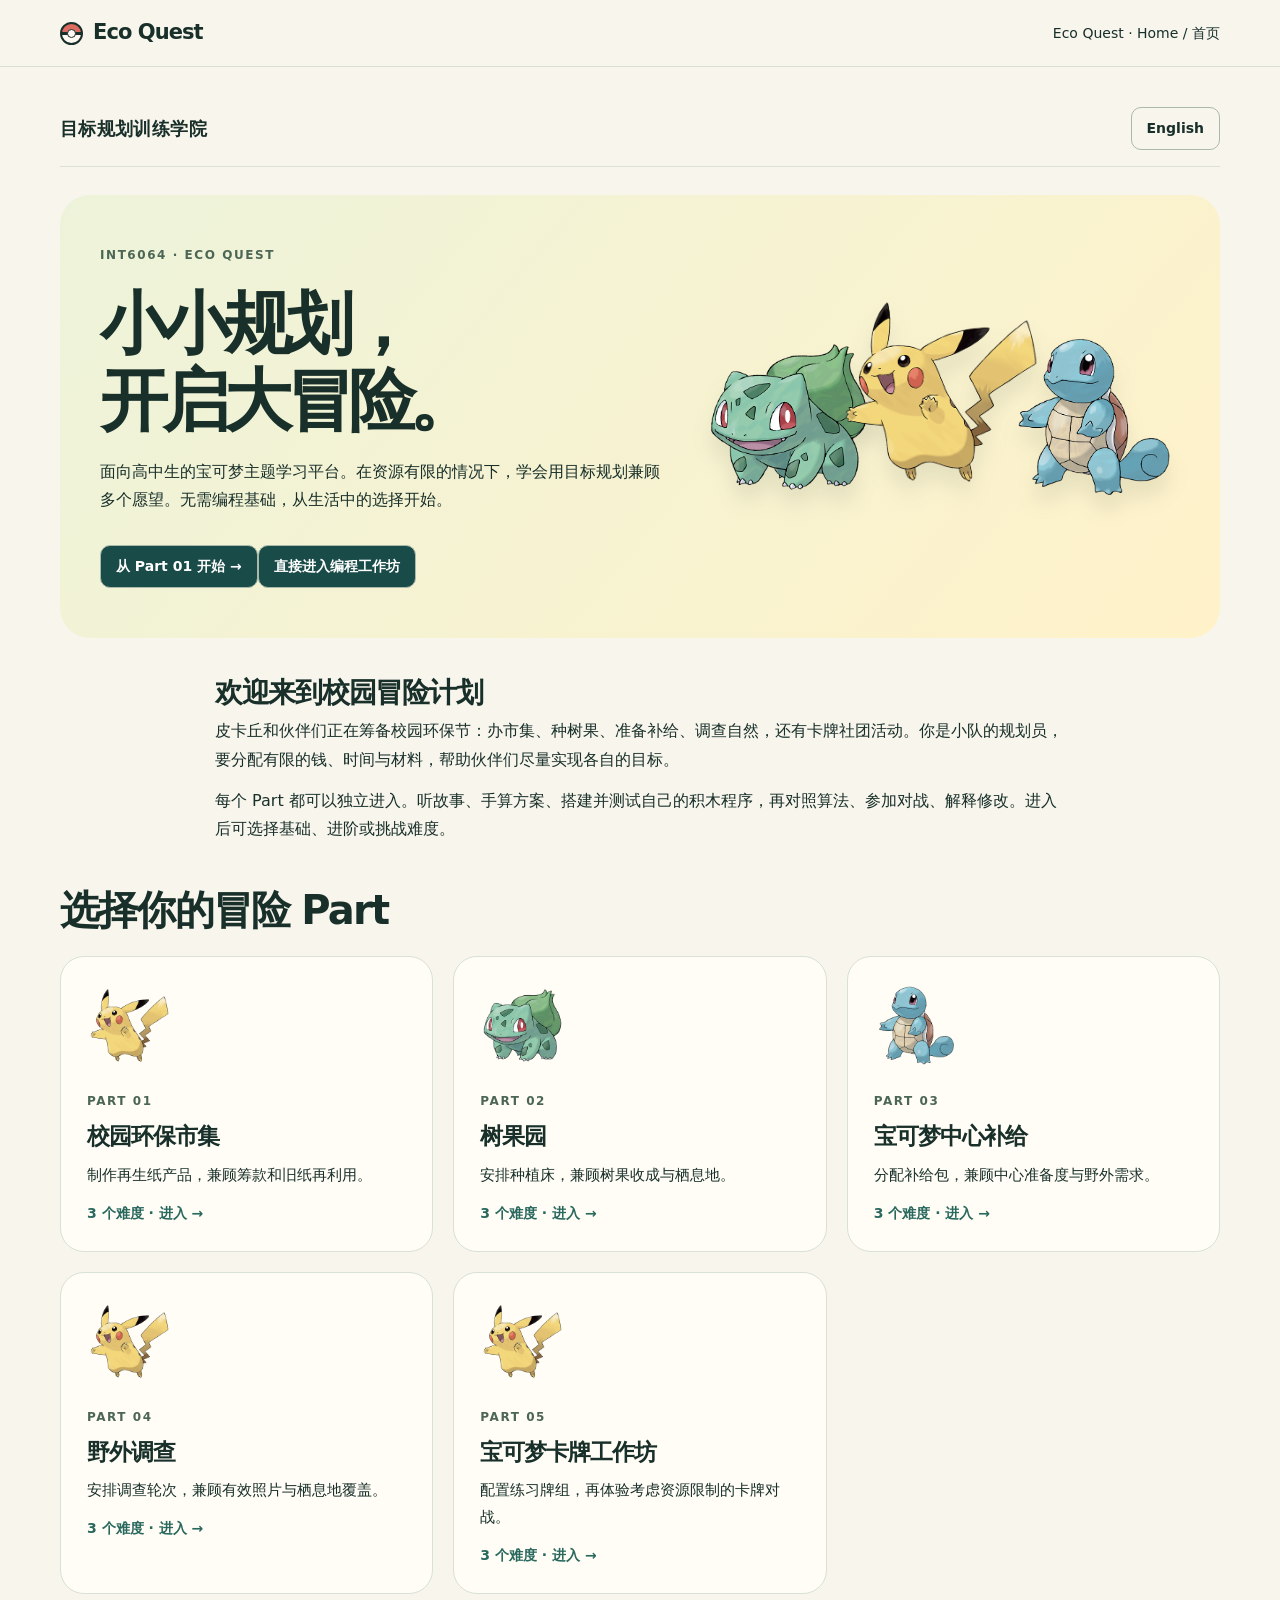
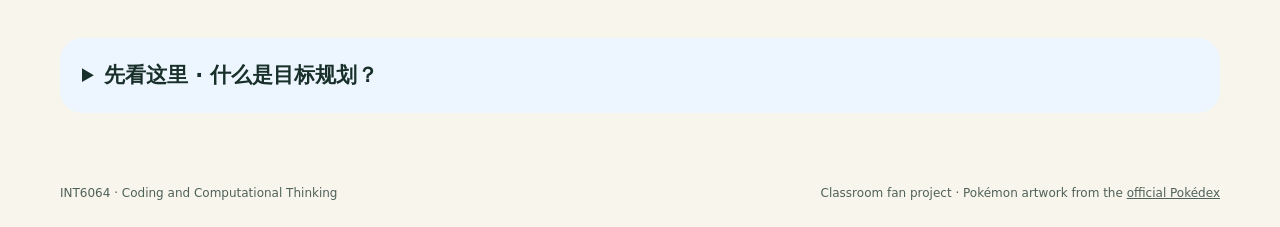
==== index.html @ 97a3205a "Let students construct, execute and debug goal-programming blocks" ====
<!doctype html>
<html lang="en">
<head>
  <meta charset="utf-8">
  <meta name="viewport" content="width=device-width, initial-scale=1">
  <meta name="description" content="Plan a school eco fair in five Pokémon-themed planning scenarios. Explore hard limits, weighted goals and optimal plans.">
  <title>Eco Quest | Pokémon Goal Programming Lab</title>
  <link rel="stylesheet" href="styles.css">
  <link rel="stylesheet" href="vendor/katex/katex.min.css">
  <script src="vendor/katex/katex.min.js" defer></script>
  <script src="row-search.js" defer></script>
  <script src="optimization.js" defer></script>
  <script src="solver.js" defer></script>
  <script src="scenarios.js" defer></script>
  <script src="duel-model.js" defer></script>
  <script src="duel-ui.js" defer></script>
  <script src="battle-model.js" defer></script>
  <script src="app.js" defer></script>
  <script src="battle.js" defer></script>
  <script src="locale.js" defer></script>
  <script src="stories.js" defer></script>
  <script src="studio-engine.js" defer></script>
  <script src="studio.js" defer></script>
  <script src="learning.js" defer></script>
  <link rel="stylesheet" href="learning.css">
</head>
<body>
  <a class="skip" href="#learning">Skip to the quest</a>
  <header class="topbar">
    <div class="shell top-inner">
      <a class="brand" href="#home"><span class="ball" aria-hidden="true"></span>Eco Quest</a>
      <a class="portal-home-link" href="#home">Eco Quest · Home / 首页</a>
      <span class="progress" id="progress" aria-label="Badges earned" hidden>0 / 7 badges</span>
    </div>
  </header>
  <main class="shell" id="top">
    <section id="learning" class="section panel"></section>
    <div id="legacy-activities" hidden>
    <section id="quest" class="section" aria-labelledby="quest-title">
      <div class="section-head"><div><p class="kicker">TRAINER MISSIONS</p><h2 id="quest-title">Five places to plan</h2></div></div>
      <div class="module-list" role="group" aria-label="Choose a planning scenario">
        <button class="module-card" type="button" data-module="fair" aria-pressed="true"><span>01</span> Eco Fair</button>
        <button class="module-card" type="button" data-module="garden" aria-pressed="false"><span>02</span> Berry Garden</button>
        <button class="module-card" type="button" data-module="center" aria-pressed="false"><span>03</span> Center Supplies</button>
        <button class="module-card" type="button" data-module="field" aria-pressed="false"><span>04</span> Field Survey</button>
        <button class="module-card" type="button" data-module="cards" aria-pressed="false"><span>05</span> TCG Club</button>
      </div>
      <div class="scenario-intro"><h3 id="scenario-title"></h3><p id="scenario-purpose"></p><div class="scenario-links"><a href="#model">View the model ↓</a><a class="button outline" id="arena-link" href="#arena">Play the planning duel ⚡</a></div></div>
      <div id="mission-list" class="mission-list" role="group" aria-label="Choose a mission"></div>
      <div class="panel card-library" id="card-library" hidden>
        <div><h3>Three kinds of cards</h3><p>Each practice deck counts 60 cards across these three categories.</p><a href="https://www.pokemon.com/uk/features/designing-a-deck-from-scratch" rel="noreferrer">Official deckbuilding guide ↗</a></div>
        <figure><img src="assets/card-pikachu.png" alt="Pikachu from Scarlet and Violet 151, card 025"><figcaption><strong>Pokémon</strong><br>Pikachu 025</figcaption></figure>
        <figure><img src="assets/card-switch.png" alt="Switch from Scarlet and Violet 151, card 206"><figcaption><strong>Trainer</strong><br>Switch 206</figcaption></figure>
        <figure><img src="assets/card-energy.png" alt="Basic Energy from Scarlet and Violet 151, card 207"><figcaption><strong>Energy</strong><br>Basic Energy 207</figcaption></figure>
      </div>

      <div class="playground">
        <aside class="party panel" aria-labelledby="partner-title">
          <h3 id="partner-title">Choose a partner</h3>
          <p>Partners set the weights of the two goals in Free Lab.</p>
          <div class="partner-list" role="group" aria-label="Partner and Free Lab weights">
            <button type="button" class="partner electric" data-partner="pikachu" aria-pressed="false">
              <img src="assets/pikachu.png" alt=""><span><strong>Pikachu</strong><small>Goal 1 × 3 · Goal 2 × 1</small></span><span class="pick-indicator" aria-hidden="true"></span>
            </button>
            <button type="button" class="partner grass" data-partner="bulbasaur" aria-pressed="false">
              <img src="assets/bulbasaur.png" alt=""><span><strong>Bulbasaur</strong><small>Goal 1 × 1 · Goal 2 × 3</small></span><span class="pick-indicator" aria-hidden="true"></span>
            </button>
            <button type="button" class="partner water" data-partner="squirtle" aria-pressed="true">
              <img src="assets/squirtle.png" alt=""><span><strong>Squirtle</strong><small>Goal 1 × 1 · Goal 2 × 1</small></span><span class="pick-indicator" aria-hidden="true"></span>
            </button>
          </div>
          <button type="button" class="button outline" id="free-lab" aria-pressed="false">Open Free Lab <span aria-hidden="true">↗</span></button>
        </aside>

        <div class="panel activity">
          <p class="kicker" id="mission-label"></p>
          <h3 id="mission-title"></h3>
          <p class="question" id="mission-question"></p>
          <p class="settings" id="mission-settings"></p>
          <form id="prediction-form">
            <fieldset>
              <legend>Make a prediction</legend>
              <div id="answers" class="choices"></div>
            </fieldset>
            <button class="button primary" type="submit">Test prediction <span aria-hidden="true">→</span></button>
          </form>
          <form id="lab-form" hidden>
            <div class="lab-inputs" id="lab-inputs"></div>
            <button class="button primary" type="submit">Run all 81 plans <span aria-hidden="true">→</span></button>
          </form>
          <p id="feedback" class="feedback" role="status" hidden></p>
        </div>
      </div>

      <section id="arena" class="panel arena" aria-labelledby="arena-title" hidden>
        <div class="arena-heading">
          <div><p class="kicker">PARTNER ARENA</p><h3 id="arena-title"></h3><p id="arena-brief"></p></div>
          <span class="arena-turn" id="arena-turn">PLAN FIRST</span>
        </div>
        <form id="arena-setup">
          <div class="arena-setup-grid">
            <div>
              <label for="arena-preset">Scenario setting</label>
              <select id="arena-preset"></select>
              <p id="arena-variables"></p>
              <details open>
                <summary>Resource limits and goal equations</summary>
                <ul id="arena-equations"></ul>
                <p class="formula" id="arena-score-rule"></p>
              </details>
            </div>
            <div class="arena-predict">
              <h4>Predict your plan</h4>
              <p>Pick two counts and a resource to check.</p>
              <div class="arena-inputs">
                <label for="arena-x">Predicted x<input id="arena-x" type="number" min="0" max="8" step="1" required></label>
                <label for="arena-y">Predicted y<input id="arena-y" type="number" min="0" max="8" step="1" required></label>
              </div>
              <label for="arena-reason">Your constraint check</label>
              <select id="arena-reason"></select><p id="arena-preview"></p>
              <button type="submit" class="button primary">Start duel <span aria-hidden="true">→</span></button>
            </div>
          </div>
        </form>
        <div id="arena-play" hidden>
          <p class="arena-setting" id="arena-setting"></p>
          <div class="arena-scene" id="arena-scene" aria-hidden="true">
            <div class="arena-creature arena-you"><span id="arena-your-name"></span><img id="arena-your-art" src="assets/pikachu.png" alt=""></div>
            <div class="arena-vs"><span>VS</span><strong id="arena-impact">✦</strong></div>
            <div class="arena-creature arena-rival"><span id="arena-rival-name"></span><img id="arena-rival-art" src="assets/bulbasaur.png" alt=""></div>
          </div>
          <p class="arena-rival-rule" id="arena-rival-rule"></p>
          <div class="arena-play-grid">
            <div>
              <h4 id="arena-board-title"></h4>
              <div id="arena-board" class="arena-board"></div>
              <div id="arena-moves" class="arena-moves" role="group" aria-label="Planning moves"></div>
              <div class="arena-commit">
                <button class="button primary" id="arena-lock" type="button">Lock my plan</button>
                <button class="button outline" id="arena-reset" type="button">Return to setup</button>
              </div>
            </div>
            <div class="arena-meters">
              <div>
                <h4 id="arena-plan">Your plan</h4>
                <dl id="arena-resources" class="arena-resources"></dl>
              </div>
              <div>
                <h4>Goal meters</h4>
                <div id="arena-goals"></div>
                <p class="arena-live-score" id="arena-live-score"></p>
              </div>
            </div>
          </div>
          <p class="feedback" id="arena-feedback" role="status"></p>
          <details class="arena-trace"><summary>Turn trace</summary><ol id="arena-history"></ol></details>
        </div>
        <div class="arena-finish" id="arena-finish" hidden>
          <div><p class="kicker">VERIFY AND EXPLAIN</p><h4 id="arena-verdict"></h4><p id="arena-proof"></p><button class="button outline" type="button" id="arena-map">Open verified plan map ↓</button></div>
          <form id="arena-analysis">
            <label for="arena-reflection" id="arena-prompt"></label>
            <textarea id="arena-reflection" rows="3" maxlength="800" required></textarea>
            <button class="button primary" type="submit">Save explanation</button>
            <p id="arena-saved" role="status"></p>
          </form>
        </div>
      </section>

      <section id="results" class="panel result-section" aria-labelledby="result-title" hidden>
        <div class="results-head">
          <div><p class="kicker">SEARCH RESULTS</p><h3 id="result-title">The plan map</h3><p id="run-settings" class="muted"></p></div>
          <div class="result-stats" id="result-stats"></div>
        </div>
        <div class="result-layout">
          <div>
            <p class="axis-y" id="axis-y"></p>
            <div class="plan-grid" id="grid" role="group" aria-label="Plan map. Use arrow keys to move between plans."></div>
            <p class="axis-x" id="axis-x"></p>
            <ul class="legend" aria-label="Plan map legend">
              <li><span class="sample blocked">×</span> Infeasible</li>
              <li><span class="sample feasible">·</span> Feasible</li>
              <li><span class="sample best">★</span> Optimal</li>
            </ul>
          </div>
          <div class="inspector">
            <h4 id="plan-title">Selected plan</h4>
            <p id="plan-status"></p>
            <dl id="plan-details"></dl>
            <div id="goal-bars"></div>
            <p id="plan-score"></p>
            <h4>All optimal plans</h4>
            <div class="ties" id="ties"></div>
          </div>
        </div>
      </section>
        <div class="encounter" id="encounter" hidden>
          <div class="encounter-copy"><p class="kicker">PARTNER TRIAL</p><h4 id="encounter-title"></h4><p id="encounter-result" role="status"></p><button type="button" class="button primary" id="encounter-play">Play selected plan ⚡</button></div>
          <div class="encounter-scene" id="encounter-scene" aria-hidden="true">
            <img id="encounter-left" src="assets/pikachu.png" alt=""><span id="encounter-burst" class="encounter-burst">✦</span><img id="encounter-right" src="assets/bulbasaur.png" alt="">
          </div>
        </div>
      <section class="panel battle" id="battle" aria-labelledby="battle-title" hidden>
        <p class="kicker">TCG CLUB · BONUS DRILL</p>
        <h3 id="battle-title">Pikachu vs Bulbasaur</h3>
        <p>Can you win with at least 20 HP and keep one Water Energy in hand? This fixed drill starts mid-match. It models attachment, attack costs, damage and healing.</p>
        <div class="battle-stage" id="battle-stage">
          <div class="fighter player">
            <div class="fighter-info"><strong>Pikachu</strong><span id="pika-hp-label">60 / 60 HP</span></div>
            <progress max="60" value="60" id="pika-hp" aria-label="Pikachu HP"></progress>
            <img src="assets/card-pikachu.png" alt="Pikachu trading card">
            <span class="hit-number" id="pika-hit" aria-hidden="true"></span>
          </div>
          <div class="battle-middle"><span id="battle-turn">TURN 1</span><strong>VS</strong><span class="battle-flash" aria-hidden="true">✦</span></div>
          <div class="fighter rival">
            <div class="fighter-info"><strong>Bulbasaur</strong><span id="bulba-hp-label">70 / 70 HP</span></div>
            <progress max="70" value="70" id="bulba-hp" aria-label="Bulbasaur HP"></progress>
            <img src="assets/card-bulbasaur.png" alt="Bulbasaur trading card">
            <span class="hit-number" id="bulba-hit" aria-hidden="true"></span>
          </div>
        </div>
        <div class="battle-resources">
          <div><strong>In hand</strong><span id="battle-hand"></span></div>
          <div><strong>Attached to Pikachu</strong><span id="battle-energy"></span></div>
          <div><strong>Deck reserve</strong><span id="battle-deck"></span></div>
        </div>
        <div class="battle-controls" role="group" aria-label="Battle actions">
          <button class="button outline" type="button" data-action="lightning"><img class="energy-thumb" src="assets/card-lightning.png" alt="">Attach Lightning</button>
          <button class="button outline" type="button" data-action="water">Attach Water</button>
          <button class="button primary" type="button" data-action="charge">Charge</button>
          <button class="button primary" type="button" data-action="punch">Pika Punch</button>
          <button class="button outline" type="button" data-action="pass">End turn</button>
          <button class="button outline" type="button" id="battle-reset">Restart</button>
        </div>
        <p class="battle-costs"><strong>Charge:</strong> 1 Lightning. It attaches Lightning from the deck. <strong>Pika Punch:</strong> 2 Lightning plus 1 Energy of any type, 50 damage. Bulbasaur has the Energy for Leech Seed, which deals 20 and heals up to 20.</p>
        <p class="feedback" id="battle-message" role="status">Predict which move gives Pikachu enough Energy to attack on turn 2.</p>
        <details><summary>Turn log and drill rules</summary><ol id="battle-log"></ol><p>The setup fixes the hand and reserves. The drill omits draws, Bench, Prize cards and Weakness. Attached Energy stays attached after these attacks. Compare a win that preserves Water with a win that uses it.</p></details>
      </section>
    </section>

    <section id="model" class="section" aria-labelledby="model-title">
      <div class="section-head"><div><p class="kicker">MATH GUIDE</p><h2 id="model-title">What makes a good plan?</h2></div></div>
      <div class="panel model-content">
        <div>
          <h3 id="model-heading">Build your plan</h3>
          <p id="variables"></p>
          <div class="model-table"><table id="data-table"></table></div>
        </div>
        <div>
          <h3>Check limits, then score goals</h3>
          <p id="model-notes"></p>
          <p>For each goal, calculate <strong>shortfall = max(0, target − output)</strong>. A smaller weighted score is better.</p>
          <p class="formula" id="formula"></p>
          <p>The search keeps every feasible plan with the lowest score. If a goal has weight zero, check both shortfalls separately even when the score is zero.</p>
        </div>
      </div>
    </section>

    <section id="journal" class="section journal panel" aria-labelledby="journal-title">
      <div>
        <p class="kicker">TRAINER JOURNAL</p>
        <h2 id="journal-title">Defend your recommendation</h2>
        <p>State your weights, your plan, both shortfalls and one assumption. Download your reasoning, mission evidence and the latest duel for each setting.</p>
        <p id="journal-status" class="muted"></p>
      </div>
      <form id="journal-form">
        <label for="reasoning">Your explanation</label>
        <textarea id="reasoning" rows="4" maxlength="1500" placeholder="We chose plan (…) under weights (…) because …"></textarea>
        <button type="submit" class="button outline">Download field notes <span aria-hidden="true">↓</span></button>
      </form>
    </section>
    </div>
  </main>
  <footer class="shell footer">
    <span>INT6064 · Coding and Computational Thinking</span>
    <span>Classroom fan project · Pokémon artwork from the <a href="https://www.pokemon.com/us/pokedex/" rel="noreferrer">official Pokédex</a></span>
  </footer>
  <noscript><p class="shell">Enable JavaScript to run the missions.</p></noscript>
</body>
</html>
---- styles.css ----
:root {
  color-scheme: light;
  --paper: #f7f5ec;
  --white: #fffcf6;
  --ink: #182f2a;
  --muted: #506158;
  --forest: #244639;
  --line: #d9dfd4;
  --yellow: #f6ce50;
  --shadow: 0 6px 18px #24382c0b;
  font-family: "Avenir Next", "DM Sans", system-ui, sans-serif;
}
* { box-sizing: border-box; }
html { scroll-behavior: smooth; scroll-padding-top: 76px; }
body { margin: 0; background: var(--paper); color: var(--ink); line-height: 1.5; }
button, input, textarea { font: inherit; }
button { cursor: pointer; color: inherit; }
a { color: inherit; }
button:focus-visible, a:focus-visible, input:focus-visible, textarea:focus-visible { outline: 3px solid #846326; outline-offset: 3px; }
[hidden] { display: none !important; }
.skip { position: absolute; left: 16px; top: -100px; z-index: 10; padding: 10px; background: white; }
.skip:focus { top: 10px; }
.shell { width: min(1160px, calc(100% - 56px)); margin-inline: auto; }
.topbar { background: var(--paper); border-bottom: 1px solid var(--line); }
.top-inner { min-height: 66px; display: flex; align-items: center; justify-content: space-between; gap: 16px; }
.brand { display: inline-flex; align-items: center; gap: 10px; text-decoration: none; font-size: 21px; font-weight: 800; letter-spacing: -.045em; }
.ball { width: 23px; height: 23px; position: relative; border: 2px solid var(--ink); border-radius: 50%; background: linear-gradient(#de6b60 0 44%, var(--ink) 44% 57%, #fffaf1 57%); }
.ball::after { content: ""; position: absolute; width: 7px; height: 7px; background: #fffaf1; border: 1.5px solid var(--ink); border-radius: 50%; inset: 0; margin: auto; }
.top-inner nav { display: flex; gap: clamp(16px, 4vw, 46px); font-weight: 650; font-size: 14px; }
.top-inner nav a { text-decoration: none; }
.top-inner nav a:hover { text-decoration: underline; text-underline-offset: 4px; }
.progress { background: #e6eddf; border-radius: 20px; padding: 6px 13px; font-size: 13px; font-weight: 750; white-space: nowrap; }

.hero { min-height: 408px; margin-top: 24px; position: relative; display: grid; grid-template-columns: 46% 54%; background: #203e33; color: #fff8e5; border-radius: 28px; overflow: hidden; isolation: isolate; }
.hero-text { position: relative; z-index: 2; padding: 43px 0 43px 47px; }
.kicker { margin: 0 0 7px; color: #4c6655; font-size: 12px; font-weight: 800; letter-spacing: .13em; }
.hero .kicker { color: #f8db73; }
.hero .kicker span { margin-right: 5px; }
h1, h2, h3, h4 { line-height: 1.1; margin: 0; letter-spacing: -.045em; }
h1 { font-size: clamp(73px, 9.2vw, 130px); font-weight: 850; letter-spacing: -.09em; line-height: .76; margin: 18px 0 20px; }
h1 span { color: var(--yellow); margin-left: .06em; }
.hero-text > p:not(.kicker) { max-width: 318px; margin: 0 0 19px; font-size: 16px; color: #e3ebd9; }
.hero-scene { min-height: 100%; position: relative; background: radial-gradient(ellipse at 51% 56%, #76926a 1%, #52795d 30%, #2f5644 57%, #203e33 79%); }
.orbit { position: absolute; z-index: -1; border: 1px solid #b7c5a45c; border-radius: 50%; width: 73%; height: 68%; left: 11%; top: 17%; transform: rotate(-17deg); }
.orbit-two { width: 65%; height: 83%; top: 6%; left: 16%; transform: rotate(38deg); opacity: .66; }
.hero-scene img { position: absolute; object-fit: contain; height: auto; filter: drop-shadow(0 14px 10px #102f2566); }
.hero-pikachu { width: 52%; left: 24%; bottom: 18%; z-index: 3; transform: rotate(-8deg); }
.hero-bulbasaur { width: 39%; left: 1%; bottom: 3%; z-index: 4; transform: rotate(-8deg); }
.hero-squirtle { width: 43%; right: 0; bottom: 8%; z-index: 2; transform: rotate(8deg); }
.spark { position: absolute; color: #f9df7c; font-size: 34px; line-height: 1; }
.spark-a { top: 17%; left: 16%; }.spark-b { top: 16%; right: 15%; }.spark-c { bottom: 15%; right: 44%; font-size: 16px; }

.button { display: inline-flex; align-items: center; justify-content: center; gap: 13px; min-height: 43px; border: 1px solid transparent; border-radius: 10px; padding: 9px 15px; font-size: 14px; font-weight: 800; text-decoration: none; }
.button span { font-size: 16px; }
.primary { background: var(--yellow); color: #253321; }
.primary:hover { background: #ffe185; }
.outline { background: transparent; border-color: #abb9aa; }
.outline:hover, .outline[aria-pressed="true"] { background: #e5eddf; }

.section { margin-top: 35px; }
.section-head { margin-bottom: 15px; }
h2 { font-size: clamp(28px, 4.1vw, 42px); font-weight: 800; }
h3 { font-size: clamp(22px, 2.7vw, 30px); font-weight: 800; }
h4 { font-size: 18px; margin-bottom: 9px; }
p { margin: 8px 0 12px; }
.muted { color: var(--muted); }
.panel { background: var(--white); border: 1px solid var(--line); border-radius: 19px; box-shadow: var(--shadow); }
.mission-list { display: grid; grid-template-columns: repeat(3, minmax(0, 1fr)); gap: 11px; }
.mission-card { display: flex; align-items: center; gap: 13px; text-align: left; padding: 13px; border: 1px solid var(--line); border-radius: 13px; background: var(--white); }
.mission-card:hover { border-color: #7e9a81; }
.mission-card[aria-pressed="true"] { border-color: #6e9476; background: #eaf1e3; box-shadow: inset 0 0 0 1px #6e9476; }
.mission-number { flex: 0 0 auto; display: grid; place-items: center; border-radius: 9px; width: 40px; height: 40px; background: #e9edde; font-weight: 800; }
.mission-card[aria-pressed="true"] .mission-number { background: #244639; color: #f7f5ec; }
.mission-card strong, .mission-card small, .partner strong, .partner small { display: block; }
small { color: var(--muted); font-size: 12px; }
.medal { margin-left: auto; align-self: center; font-size: 24px; color: #5e715d; line-height: 1; }
.medal.earned { color: #795a12; }
.playground { display: grid; grid-template-columns: minmax(210px, .82fr) minmax(0, 2fr); gap: 13px; margin-top: 13px; align-items: start; }
.party, .activity, .result-section { padding: 22px; }
.party > p { color: var(--muted); font-size: 14px; }
.partner-list { display: grid; gap: 7px; margin: 14px 0; }
.partner { display: grid; grid-template-columns: 48px 1fr 13px; align-items: center; min-height: 56px; gap: 8px; padding: 2px 8px; text-align: left; border: 1px solid var(--line); border-radius: 10px; background: #fffdf8; }
.partner img { width: 48px; height: 48px; object-fit: contain; }
.partner.electric[aria-pressed="true"] { background: #fff2bd; border-color: #9b7b2d; }
.partner.grass[aria-pressed="true"] { background: #e4eedb; border-color: #69826b; }
.partner.water[aria-pressed="true"] { background: #e3eff2; border-color: #5d818a; }
.pick-indicator { width: 11px; height: 11px; border-radius: 50%; border: 1px solid #74877b; }
.partner[aria-pressed="true"] .pick-indicator { background: var(--forest); border: 2px solid white; outline: 1px solid var(--forest); }
.question { font-size: 18px; font-weight: 650; margin: 12px 0 8px; }
.settings { margin-bottom: 14px; color: var(--muted); font-size: 14px; }
fieldset { padding: 0; margin: 0 0 14px; border: 0; min-width: 0; }
legend { padding: 0; font-size: 14px; font-weight: 750; margin-bottom: 7px; }
.choices { display: grid; grid-template-columns: repeat(2, minmax(0, 1fr)); gap: 7px; }
.choice { display: flex; align-items: center; gap: 8px; padding: 8px 10px; min-height: 43px; border: 1px solid var(--line); border-radius: 8px; cursor: pointer; font-size: 14px; }
.choice:has(:checked) { border-color: #7b947c; background: #edf3e7; }
input[type="radio"] { accent-color: var(--forest); margin: 0; flex: 0 0 auto; }
.lab-inputs { display: grid; grid-template-columns: 1fr 1fr; gap: 9px 14px; margin: 10px 0 15px; }
.lab-inputs label, #journal-form label { display: grid; font-size: 14px; font-weight: 750; gap: 4px; }
input[type="number"], textarea { min-width: 0; width: 100%; padding: 8px; border-radius: 8px; border: 1px solid #aab8ad; color: var(--ink); background: #fffdfa; }
.feedback { margin: 13px 0 0; padding: 10px 13px; border-radius: 8px; background: #e5efdc; color: #26472f; font-weight: 650; font-size: 14px; }
.feedback.retry { color: #684715; background: #fff0ce; }
.result-section { margin-top: 14px; }
.results-head { display: flex; align-items: center; justify-content: space-between; flex-wrap: wrap; gap: 12px; margin-bottom: 12px; }
.result-stats { display: flex; flex-wrap: wrap; gap: 8px; }
.stat { background: #eef2e8; padding: 7px 11px; border-radius: 8px; font-size: 13px; }
.stat strong { display: block; font-size: 17px; }
.result-layout { display: grid; grid-template-columns: 1fr 1fr; gap: 20px; }
.plan-grid { display: grid; grid-template-columns: 1.1rem repeat(9, minmax(0, 1fr)); gap: 3px; max-width: 430px; }
.grid-label { text-align: center; align-self: center; font-size: 12px; color: var(--muted); }
.cell { display: grid; place-items: center; aspect-ratio: 1; min-width: 0; padding: 0; border: 1px solid transparent; border-radius: 6px; font-weight: 850; font-size: clamp(13px, 2.2vw, 21px); line-height: 1; }
.cell[aria-pressed="true"] { border-color: #213b32; box-shadow: inset 0 0 0 1px #213b32; }
.cell:focus-visible { outline-offset: 0; }
.blocked { background: #eeeae3; color: #74645d; }
.feasible { background: #dfeddf; color: #315b42; }
.best { background: #f7d973; color: #59420d; }
.axis-y, .axis-x { margin: 5px 0; font-size: 13px; font-weight: 750; }
.axis-x { max-width: 430px; text-align: right; }
.legend { display: flex; flex-wrap: wrap; gap: 8px 14px; padding: 0; list-style: none; font-size: 12px; }
.sample { display: inline-grid; place-items: center; border-radius: 4px; width: 18px; height: 18px; font-weight: 850; }
.inspector { padding: 17px; border: 1px solid var(--line); border-radius: 12px; }
#plan-status { font-weight: 750; }
.inspector dl { display: grid; grid-template-columns: 1fr auto; gap: 3px 8px; font-size: 14px; }
.inspector dd { margin: 0; text-align: right; font-weight: 700; }
.goal-line { display: grid; grid-template-columns: 1fr auto; gap: 3px 9px; font-size: 13px; margin: 8px 0; }
.goal-line strong { font-size: 13px; }
.goal-line progress { grid-column: 1 / -1; width: 100%; height: 9px; accent-color: #588568; }
.goal-line .gap { grid-column: 1 / -1; color: var(--muted); }
#plan-score { font-size: 14px; font-weight: 750; margin: 12px 0 16px; }
.ties { display: flex; flex-wrap: wrap; gap: 6px; }
.ties button { background: #fbefc4; border: 1px solid #dbca91; border-radius: 6px; padding: 5px 9px; font-size: 13px; font-weight: 750; }

.model-content, .journal { padding: 22px; display: grid; grid-template-columns: 1fr 1fr; gap: 22px; }
.model-content p, .journal p { font-size: 15px; }
table { width: 100%; border-collapse: collapse; font-size: 13px; }
caption { text-align: left; color: var(--muted); }
th, td { padding: 6px 7px; border-bottom: 1px solid var(--line); text-align: right; }
th:first-child { text-align: left; }
thead { background: #eaf0e5; }
.formula { font-weight: 750; padding: 9px 12px; background: #eef2e9; border-radius: 8px; }
#journal-form { display: grid; align-content: start; gap: 7px; }
#journal-form button { justify-self: start; }
textarea { resize: vertical; }
.footer { display: flex; flex-wrap: wrap; justify-content: space-between; gap: 9px; padding: 25px 0; color: var(--muted); font-size: 12px; }

@media (max-width: 780px) {
  .hero { grid-template-columns: 48% 52%; min-height: 330px; }
  .hero-text { padding-left: 24px; }
  .hero-pikachu { width: 65%; left: 14%; bottom: 18%; }
  .hero-bulbasaur { width: 53%; left: -7%; bottom: 11%; }
  .hero-squirtle { width: 49%; right: -2%; bottom: 12%; }
  .mission-card { gap: 7px; padding: 8px; }
  .mission-number { width: 32px; height: 34px; }
  .medal { font-size: 18px; }
  .party, .activity, .result-section { padding: 15px; }
}
@media (max-width: 585px) {
  .shell { width: calc(100% - 26px); }
  .top-inner { min-height: 54px; flex-wrap: wrap; gap: 5px; padding: 7px 0; }
  .top-inner nav { order: 3; flex-basis: 100%; justify-content: space-between; padding: 4px 0; }
  .brand { font-size: 18px; }
  .hero { margin-top: 13px; grid-template-columns: 1fr; }
  .hero-text { padding: 23px 21px 0; }
  h1 { font-size: clamp(66px, 14vw, 91px); line-height: .84; margin: 9px 0 13px; }
  h1 br { display: none; }
  .hero-scene { min-height: 229px; }
  .hero-pikachu { width: 56%; left: 18%; bottom: 7%; max-height: 105%; }
  .hero-bulbasaur { width: 45%; left: 0; bottom: 1%; max-height: 92%; }
  .hero-squirtle { width: 43%; right: 0; bottom: 5%; max-height: 88%; }
  .section { margin-top: 25px; }
  .mission-list { grid-template-columns: 1fr; gap: 6px; }
  .mission-card small { display: inline; }
  .mission-card strong { display: inline; margin-right: 5px; }
  .playground, .result-layout, .model-content, .journal { grid-template-columns: 1fr; }
  .activity { grid-row: 1; }
  .choices { grid-template-columns: 1fr; }
  .partner-list { grid-template-columns: repeat(3, minmax(0, 1fr)); gap: 5px; }
  .partner { grid-template-columns: 1fr; justify-items: center; text-align: center; gap: 1px; padding: 5px 2px; }
  .partner .pick-indicator { display: none; }
}
@media (prefers-reduced-motion: reduce) { html { scroll-behavior: auto; } }

.module-list { display: grid; grid-template-columns: repeat(5, minmax(0, 1fr)); gap: 8px; }
.module-card { min-height: 50px; text-align: left; padding: 7px 9px; border: 1px solid var(--line); border-radius: 10px; background: var(--white); font-weight: 800; font-size: 14px; }
.module-card span { display: inline-block; padding: 2px 5px; border-radius: 5px; margin-right: 3px; color: #355a47; background: #e5eddc; font-size: 12px; }
.module-card:hover, .module-card[aria-pressed="true"] { border-color: #547d61; background: #dcead6; }
.module-card[aria-pressed="true"] { box-shadow: inset 0 0 0 1px #547d61; }
.scenario-intro { padding: 16px 1px 13px; }
.scenario-intro p { margin: 5px 0 3px; color: var(--muted); }
.scenario-intro a, .card-library a { font-size: 13px; font-weight: 750; }
.card-library { margin-top: 11px; padding: 16px; display: grid; grid-template-columns: 1.4fr repeat(3, minmax(0, 1fr)); gap: 12px; align-items: center; }
.card-library figure { text-align: center; margin: 0; }
.card-library img { width: min(100%, 98px); height: auto; vertical-align: middle; border-radius: 4px; }
.card-library figcaption { font-size: 12px; margin-top: 4px; }
.model-table { overflow-x: auto; }
@media (max-width: 780px) { .module-list { grid-template-columns: repeat(3, minmax(0, 1fr)); } }
@media (max-width: 585px) {
  .module-list { grid-template-columns: repeat(2, minmax(0, 1fr)); gap: 5px; }
  .card-library { grid-template-columns: repeat(3, minmax(0, 1fr)); }
  .card-library > div { grid-column: 1 / -1; }
}

.encounter { margin-top: 13px; border-radius: 16px; padding: 17px; display: grid; grid-template-columns: 1.2fr 1fr; gap: 10px; background: #e7eee0; overflow: hidden; }
.encounter-copy { z-index: 2; }
.encounter-copy p { font-size: 14px; }
.encounter-scene { position: relative; min-height: 140px; display: flex; align-items: center; justify-content: center; isolation: isolate; border-radius: 14px; background: radial-gradient(ellipse at center, #f8f5c9, #c5e1ba); overflow: hidden; }
.encounter-scene[data-theme="center"] { background: radial-gradient(ellipse at center, #fff2e5, #eab3b4); }
.encounter-scene[data-theme="field"] { background: radial-gradient(ellipse at center, #def3fb, #a5d2d9); }
.encounter-scene[data-theme="cards"] { background: radial-gradient(ellipse at center, #ffefb0, #decbe8); }
.encounter-scene img { width: min(46%, 150px); filter: drop-shadow(0 7px 6px #31553b44); }
.encounter-burst { position: absolute; color: #fff2aa; opacity: 0; font-size: 68px; text-shadow: 0 0 18px #a66812; z-index: 3; }
.encounter-scene.play img:first-child { animation: encounter-left 650ms ease both; }
.encounter-scene.play img:last-child { animation: encounter-right 650ms ease both; }
.encounter-scene.play .encounter-burst { animation: burst 650ms ease both; }
.encounter-scene[data-outcome="blocked"] .encounter-burst { color: #ffd5c5; text-shadow: 0 0 18px #a33e2c; }
@keyframes encounter-left { 0%,100%{transform: translateX(0)} 44%{transform: translateX(27%) scale(1.13)} 55%{transform: translateX(18%) rotate(-8deg)} }
@keyframes encounter-right { 0%,100%{transform: translateX(0)} 44%{transform: translateX(-24%) scale(1.08)} 55%{transform: translateX(-16%) rotate(8deg)} }
@keyframes burst { 0%,35%,100% {opacity:0;transform:scale(.35)} 52%{opacity:1;transform:scale(1.25) rotate(16deg)} 72%{opacity:.65;transform:scale(.85)} }
.medal.earned { display: inline-block; animation: badge-pop 320ms cubic-bezier(.15,.8,.4,1.45); }
@keyframes badge-pop { 0% {transform:scale(.65)} 60% {transform:scale(1.25)} 100% {transform:scale(1)} }
.result-section:not([hidden]) { animation: results-in 240ms ease-out; }
@keyframes results-in { from { opacity: .1; transform: translateY(5px); } to { opacity: 1; transform: translateY(0); } }

.battle { margin-top: 15px; padding: 20px; }
.battle-stage { position: relative; isolation: isolate; display: grid; grid-template-columns: 1fr .42fr 1fr; align-items: center; gap: 14px; padding: 19px 24px; margin-top: 12px; border-radius: 16px; overflow: hidden; background: radial-gradient(ellipse at 28% 70%, #49624a, transparent 59%), radial-gradient(ellipse at 75% 65%, #465b72, #1c3435 75%); color: #fff8df; }
.fighter { min-width: 0; display: grid; justify-items: center; position: relative; }
.fighter-info { width: min(100%, 185px); display: flex; justify-content: space-between; flex-wrap: wrap; align-items: baseline; gap: 4px; font-size: 14px; }
.fighter-info span { font-size: 12px; }
.fighter progress { width: min(100%, 185px); height: 10px; accent-color: #8cc984; margin: 5px 0 11px; }
.fighter img { width: min(100%, 150px); height: auto; border-radius: 6px; box-shadow: 0 8px 22px #14221b88; }
.battle-middle { position: relative; display: grid; justify-items: center; align-content: center; gap: 8px; }
.battle-middle strong { color: #f9d464; font-size: clamp(24px, 6vw, 62px); font-weight: 850; letter-spacing: -.09em; }
#battle-turn { white-space: nowrap; color: #d8ebd8; font-size: 13px; font-weight: 800; }
.battle-flash { position: absolute; top: 9%; color: #fff0a9; text-shadow: 0 0 20px #fed958; font-size: 70px; opacity: 0; z-index: 4; }
.hit-number { position: absolute; top: 27%; left: 68%; z-index: 5; font-size: 29px; font-weight: 900; color: #ffd96b; text-shadow: 1px 2px 3px #333; opacity: 0; }
.battle-stage.punch .player img { animation: attack-right 410ms ease; }
.battle-stage.seed .rival img { animation: attack-left 410ms ease; }
.battle-stage.punch .rival img, .battle-stage.seed .player img { animation: hit-shake 410ms ease; }
.battle-stage.punch .rival .hit-number, .battle-stage.seed .player .hit-number, .battle-stage.energy .player .hit-number { animation: damage-rise 520ms ease; }
.battle-stage.punch .battle-flash, .battle-stage.seed .battle-flash, .battle-stage.energy .battle-flash { animation: burst 520ms ease; }
.battle-stage.won { outline: 2px solid #d4ab36; box-shadow: 0 0 25px #d9be574d; }
@keyframes attack-right { 0%,100% {transform:translateX(0)} 45% {transform:translateX(clamp(50px, 29vw, 395px)) rotate(6deg) scale(1.08)} }
@keyframes attack-left { 0%,100% {transform:translateX(0)} 45% {transform:translateX(clamp(-395px, -29vw, -50px)) rotate(-6deg) scale(1.08)} }
@keyframes hit-shake { 0%,40%,100% {transform:translateX(0)} 50%,78% {transform:translateX(6px)} 64% {transform:translateX(-5px)} }
@keyframes damage-rise { 0%,100% {opacity:0;transform:translateY(3px)} 26%{opacity:1} 78%{opacity:.9;transform:translateY(-16px)} }
.battle-resources { display: grid; grid-template-columns: repeat(3,minmax(0,1fr)); gap: 7px; margin: 10px 0; }
.battle-resources div { border: 1px solid var(--line); border-radius: 9px; padding: 7px 9px; display: grid; font-size: 13px; }
.battle-controls { display: flex; flex-wrap: wrap; gap: 7px; }
.battle-controls button:disabled { opacity: .55; cursor: default; }
.battle-costs, .battle details { font-size: 14px; margin-top: 10px; }
.battle details summary { cursor: pointer; font-weight: 750; }
.battle details ol { max-height: 180px; overflow-y: auto; }
@media (max-width: 585px) {
  .encounter { grid-template-columns: 1fr; }
  .battle-stage { gap: 7px; padding: 11px; }
  .battle-resources { grid-template-columns: 1fr; }
  .fighter-info { font-size: 12px; }
  #battle-turn { font-size: 10px; }
}
@media (prefers-reduced-motion: reduce) {
  .encounter-scene.play img, .encounter-scene.play .encounter-burst, .medal.earned, .result-section:not([hidden]),
  .battle-stage.punch .player img, .battle-stage.seed .rival img, .battle-stage.punch .rival img, .battle-stage.seed .player img,
  .battle-stage.punch .hit-number, .battle-stage.seed .hit-number, .battle-stage.energy .hit-number, .battle-stage .battle-flash { animation: none !important; }
}

.battle-stage.punch .player, .battle-stage.seed .rival { z-index: 3; }

.energy-thumb { width: 19px; height: 27px; object-fit: contain; }

.scenario-links { display: flex; align-items: center; flex-wrap: wrap; gap: 9px 14px; margin-top: 8px; }
.arena { margin-top: 14px; padding: 22px; }
.arena-heading { display: flex; align-items: flex-start; justify-content: space-between; gap: 12px; }
.arena-heading p:not(.kicker) { max-width: 720px; color: var(--muted); }
.arena-turn { border-radius: 99px; background: #e5ecde; color: var(--forest); padding: 5px 10px; font-size: 12px; font-weight: 800; white-space: nowrap; }
.arena-setup-grid, .arena-finish { display: grid; grid-template-columns: 1fr 1fr; align-items: start; gap: 14px; }
.arena-setup-grid > div, .arena-finish > * { border: 1px solid var(--line); border-radius: 12px; padding: 14px; }
.arena label { display: block; font-size: 14px; font-weight: 750; }
.arena select { border-radius: 8px; width: 100%; padding: 8px; margin: 5px 0; border: 1px solid #aab8ad; color: var(--ink); font: inherit; background: #fffdfa; }
.arena select:focus-visible, .arena summary:focus-visible { outline: 3px solid #846326; outline-offset: 3px; }
.arena summary { cursor: pointer; font-weight: 750; }
.arena-equations, #arena-equations { padding-left: 20px; font-size: 14px; }
.arena .formula { font-size: 14px; }
.arena-inputs { display: grid; grid-template-columns: repeat(2,minmax(0,1fr)); gap: 8px; margin: 8px 0; }
.arena textarea { margin: 5px 0 8px; }
.arena-predict p, .arena-setting, .arena-rival-rule, .arena-proof { font-size: 14px; }
.arena-scene { position: relative; isolation: isolate; display: grid; grid-template-columns: 1fr 60px 1fr; place-items: center; overflow: hidden; min-height: 170px; padding: 8px; border-radius: 15px; background: radial-gradient(ellipse at center, #5a8062, #26483c); color: #fff9e4; }
.arena-scene[data-theme="garden"] { background: radial-gradient(ellipse at center, #6b8f57, #294b34); }
.arena-scene[data-theme="center"] { background: radial-gradient(ellipse at center, #a05f61, #573c52); }
.arena-scene[data-theme="field"] { background: radial-gradient(ellipse at center, #598a97, #284b61); }
.arena-creature { position: relative; text-align: center; z-index: 1; font-size: 14px; font-weight: 800; }
.arena-creature img { display: block; width: min(140px, 25vw); height: auto; filter: drop-shadow(0 8px 6px #152e2666); }
.arena-vs { color: #ffe16f; font-size: clamp(27px,5vw,53px); font-weight: 900; text-align: center; }
.arena-vs strong { position: absolute; inset: 26% 0 auto; color: #fff09f; text-shadow: 0 0 18px #ffcd39; font-size: 75px; opacity: 0; z-index: 5; }
.arena-scene.play .arena-you img { animation: duel-lunge 590ms ease both; }
.arena-scene.play .arena-rival img { animation: duel-lunge 590ms ease both reverse; --duel-reach: -1; }
.arena-scene.play .arena-vs strong { animation: burst 620ms ease both; }
.arena-scene.block .arena-you img { animation: hit-shake 410ms ease; }
.arena-scene.block .arena-vs strong { color: #ffd2be; text-shadow: 0 0 18px #ac4824; animation: burst 570ms ease both; }
@keyframes duel-lunge {
  0%,100% { transform: translateX(0); }
  46% { transform: translateX(calc(var(--duel-reach, 1) * clamp(38px, 15vw, 178px))) scale(1.12); }
  61% { transform: translateX(calc(var(--duel-reach, 1) * clamp(20px, 8vw, 96px))) rotate(6deg); }
}
.arena-play-grid { display: grid; grid-template-columns: 1fr 1.15fr; gap: 12px; }
.arena-play-grid > div { border: 1px solid var(--line); border-radius: 12px; padding: 13px; }
.arena-meters { display: grid; grid-template-columns: .9fr 1.1fr; align-items: start; gap: 10px; }
.arena-resources { margin: 0; font-size: 13px; }
.arena-resources dt { color: var(--muted); }
.arena-resources dd { margin: 0 0 5px; font-weight: 750; }
.arena-board { display: flex; flex-wrap: wrap; gap: 5px; margin: 9px 0 12px; }
.arena-slot { min-width: 54px; min-height: 31px; display: inline-grid; place-items: center; padding: 3px 5px; font-size: 11px; font-weight: 800; color: #5f6e63; border-radius: 6px; border: 1px dashed #a8b7aa; background: #f5f6ed; }
.arena-slot.type-x { background: #f9e8af; border-style: solid; border-color: #d2bc70; color: #5c4818; }
.arena-slot.type-y { background: #dcead6; border-style: solid; border-color: #8faf87; color: #2a523b; }
.arena-slot.locked { background: #e9e7e2; color: #645c57; }
.arena-moves { display: grid; grid-template-columns: repeat(2,minmax(0,1fr)); gap: 7px; }
.arena-move { display: flex; flex-direction: column; align-items: start; text-align: left; padding: 8px; min-height: 59px; font-weight: 800; font-size: 13px; border: 1px solid #b8c9b7; border-radius: 8px; background: #ecf2e6; }
.arena-move small { font-weight: 600; }
.arena-move:hover { background: #dcead6; }
.arena button:disabled { opacity: .56; cursor: default; }
.arena-commit { display: flex; flex-wrap: wrap; gap: 7px; margin-top: 10px; }
.arena-live-score { margin-bottom: 0; font-size: 14px; font-weight: 800; }
.arena-trace { margin-top: 11px; }
.arena-trace ol { font-size: 13px; max-height: 170px; overflow: auto; padding-left: 24px; }
.arena-finish { margin-top: 13px; }
.arena-finish form p { font-size: 13px; color: var(--muted); margin-bottom: 0; }
@media (max-width: 760px) {
  .arena-setup-grid, .arena-play-grid, .arena-finish { grid-template-columns: 1fr; }
}
@media (max-width: 585px) {
  .arena { padding: 14px; }
  .arena-heading { display: block; }
  .arena-turn { display: inline-block; margin-bottom: 8px; }
  .arena-scene { min-height: 137px; }
}
@media (prefers-reduced-motion: reduce) {
  .arena-scene img, .arena-scene strong { animation: none !important; }
}
---- learning.css ----
#learning{padding:clamp(18px,4vw,42px);margin-top:24px;scroll-margin-top:100px}#learning h2{font-size:clamp(26px,4vw,40px)}#learning h3{margin-top:28px}#learning p{line-height:1.8}#learning label{display:block;margin:20px 0}#learning textarea{width:100%;min-height:90px;margin-top:8px}#learning pre{overflow:auto;background:#152c39;color:#fff;padding:20px;border-radius:16px;line-height:1.7}.learn-controls{display:flex;gap:10px;flex-wrap:wrap;align-items:center;margin:16px 0}.learn-controls [aria-pressed=true]{background:#194b48;color:white}.learn-table{width:100%;text-align:left;border-collapse:collapse}.learn-table td,.learn-table th{padding:10px;border-bottom:1px solid #ccd9d4}.learn-trace{border:2px solid #338b80;border-radius:18px;padding:18px;min-height:170px;background:#f2fbf7}.learn-grid{display:grid;grid-template-columns:repeat(9,minmax(0,1fr));gap:5px;margin:20px 0}.learn-cell{padding:9px 0;border:2px solid transparent;border-radius:7px;background:#e5e9ed;color:#223647;cursor:pointer}.learn-cell[data-state=rejected]{background:#f9d4d1}.learn-cell[data-state=feasible]{background:#c8e5fa}.learn-cell[data-state=best]{background:#ffe090}.learn-cell[aria-current=true]{border-color:#152c39;outline:2px solid #fff}.learn-tokens{display:flex;flex-wrap:wrap;gap:8px}.learn-tokens span{padding:12px;background:#f7e9b4;border-radius:10px}.learn-feedback{font-weight:700}.learn-controls input[type=range]{width:240px;max-width:100%}@media(max-width:550px){.learn-table{font-size:12px}.learn-cell{font-size:11px}#learning .button{padding:10px;font-size:13px}}
.story-intro{background:#edf6ff;padding:22px;border-radius:22px;margin:22px 0}.story-intro summary{font-size:1.3rem;font-weight:750;cursor:pointer}.story-cards{display:grid;grid-template-columns:repeat(auto-fit,minmax(220px,1fr));gap:16px;margin:20px 0}.story-cards>div{background:#fff9e8;border:1px solid #e5d9bc;padding:20px;border-radius:18px}.story-scene{display:grid;grid-template-columns:180px 1fr;gap:24px;padding:28px;border-radius:24px;background:linear-gradient(120deg,#fff1bf,#effaf0);margin:24px 0}.story-scene.garden{background:linear-gradient(120deg,#dff4ce,#fff3d9)}.story-scene.center,.story-scene.field{background:linear-gradient(120deg,#def4fb,#eff7dc)}.story-partner{width:100%;align-self:center;animation:partner-wave 4s ease-in-out infinite}.story-scene blockquote{margin:16px 0;padding:18px;background:white;border-radius:18px;border-left:5px solid #f0b82f}.story-goal progress{width:100%;height:24px;accent-color:#358a70}.learn-tokens span{animation:token-arrive .3s ease-out}@keyframes token-arrive{from{transform:translateY(-10px) scale(.8);opacity:0}to{transform:none;opacity:1}}@keyframes partner-wave{50%{transform:translateY(-8px) rotate(3deg)}}@media(prefers-reduced-motion:reduce){.story-partner,.learn-tokens span{animation:none}}@media(max-width:650px){.story-scene{grid-template-columns:1fr;padding:18px}.story-partner{width:130px;justify-self:center}}

/* One home, one part, one learning step at a time. */
[hidden]{display:none!important}
#learning{border:0;box-shadow:none;background:transparent;padding:24px 0;margin-top:0}
#learning> .learn-controls:first-child h2{font-size:18px;margin:0;letter-spacing:.02em}
#learning> .learn-controls:first-child{justify-content:space-between;border-bottom:1px solid #d9e1d9;padding-bottom:16px}
.portal-home-link{font-size:14px;text-decoration:none;color:inherit}.top-inner{justify-content:space-between}
.portal-cover{display:grid;grid-template-columns:1.2fr 1fr;align-items:center;gap:30px;padding:50px 40px;border-radius:30px;background:linear-gradient(130deg,#edf3da,#fff2c9);margin:28px 0 40px}
#learning .portal-cover h1{font-size:clamp(36px,5.5vw,68px);line-height:1.14;max-width:600px;margin:18px 0}
.portal-cover p{max-width:610px}.portal-cover .button{background:#194b48;color:#fff;margin-top:18px}
.portal-art{display:flex;align-items:center;justify-content:center;min-width:0}.portal-art img{width:36%;min-width:0;filter:drop-shadow(0 16px 10px #3f55451c)}.portal-art img:nth-child(2){width:44%;margin:0 -8%;z-index:1;transform:translateY(-25px)}
.portal-background{max-width:850px;margin:0 auto 44px}.portal-background h2{font-size:28px!important}
.portal-parts{display:grid;grid-template-columns:repeat(3,minmax(0,1fr));gap:20px;margin:24px 0 44px}
.portal-part{position:relative;border:1px solid #d8e1d7;border-radius:24px;padding:26px;background:#fffdf6;text-decoration:none;color:inherit;transition:transform .2s,box-shadow .2s}
.portal-part:hover{transform:translateY(-4px);box-shadow:0 12px 24px #193f4210}.portal-part:focus-visible{outline:3px solid #287e70;outline-offset:4px}
.portal-part img{width:85px;height:85px;object-fit:contain;display:block;margin-bottom:20px}.portal-part h3{font-size:23px;margin:12px 0!important}.portal-part p{font-size:15px}.portal-enter{font-weight:700;color:#29685d;font-size:14px}
.portal-breadcrumb{display:flex;align-items:center;gap:20px;flex-wrap:wrap;margin:24px 0}.portal-breadcrumb span{font-weight:700}
.portal-steps{display:flex;gap:10px;border-bottom:1px solid #d8e1d7;padding-bottom:18px;overflow:auto}.portal-steps .button{white-space:nowrap}.portal-steps [aria-current=step]{background:#194b48;color:white}
.portal-next{display:flex;justify-content:space-between;gap:20px;border-top:1px solid #d8e1d7;margin-top:36px;padding-top:24px}
#legacy-activities #quest{margin-top:0}#legacy-activities #quest>.section-head,#legacy-activities .module-list,#legacy-activities .scenario-intro,#legacy-activities #mission-list,#legacy-activities .playground,#legacy-activities #model,#legacy-activities #journal,#legacy-activities #encounter{display:none!important}
#legacy-activities .arena,#legacy-activities .battle{margin-top:0}
@media(max-width:800px){.portal-parts{grid-template-columns:repeat(2,minmax(0,1fr))}.portal-cover{grid-template-columns:1fr;padding:28px}.portal-art{max-width:330px;margin:12px auto}.portal-background{margin-bottom:30px}}
@media(max-width:520px){.portal-parts{grid-template-columns:1fr}.portal-part{padding:22px}.portal-part img{float:right;width:70px;height:70px;margin:0 0 12px 14px}.portal-next{flex-wrap:wrap}.portal-home-link{font-size:11px}.portal-cover{margin-top:18px}.portal-cover h1{font-size:38px!important}.portal-steps .button{font-size:13px;padding:10px}}
@media(prefers-reduced-motion:reduce){.portal-part{transition:none}}

#learning .portal-cover h1{white-space:pre-line;text-wrap:balance}
.opt-lab{background:#fff;padding:clamp(10px,3vw,30px);border:1px solid #cbdcd5;border-radius:18px}.opt-display{display:grid;grid-template-columns:minmax(130px,1fr) 2fr;gap:1em;margin:1em 0;padding:1em;background:#eff7f3;border-radius:12px}.opt-display svg{width:100%;display:block}.quest-equation{overflow-x:auto;padding:.4em 0;font-size:1.02rem}.opt-work{margin-top:1.2em}.opt-lab select{font:inherit;padding:.5em;border-radius:6px}.opt-lab small{display:block}@media(max-width:620px){.opt-display{grid-template-columns:1fr}}
.block-studio{background:#fff;border-radius:18px;border:1px solid #b7d2ca;padding:clamp(12px,2vw,28px)}.block-columns{display:grid;grid-template-columns:1fr 1.25fr;gap:16px;margin:1rem 0}.block-panel,.studio-trace{background:#f0f6f4;border-radius:12px;padding:14px}.block-family{display:flex;flex-wrap:wrap;gap:3px;margin:.45em 0}.block-family .button,.program-lines .button{font-size:.85rem;line-height:1.18;height:auto;min-height:30px;padding:5px 9px}.program-lines{padding-left:1.6em}.program-lines li{padding:6px 0;border-bottom:1px solid #cadbd6}.block-tools{display:inline-flex;gap:2px;margin-left:5px}.block-studio fieldset{min-width:0}.block-studio select,.block-studio input{font:inherit;max-width:100%;padding:4px}.block-studio input{width:6em}.studio-trace{margin:12px 0}.check-row{display:flex;gap:1em;align-items:center;padding:3px}.block-studio textarea{display:block;width:100%}.block-studio .learn-controls{flex-wrap:wrap}@media(max-width:700px){.block-columns{grid-template-columns:1fr}}
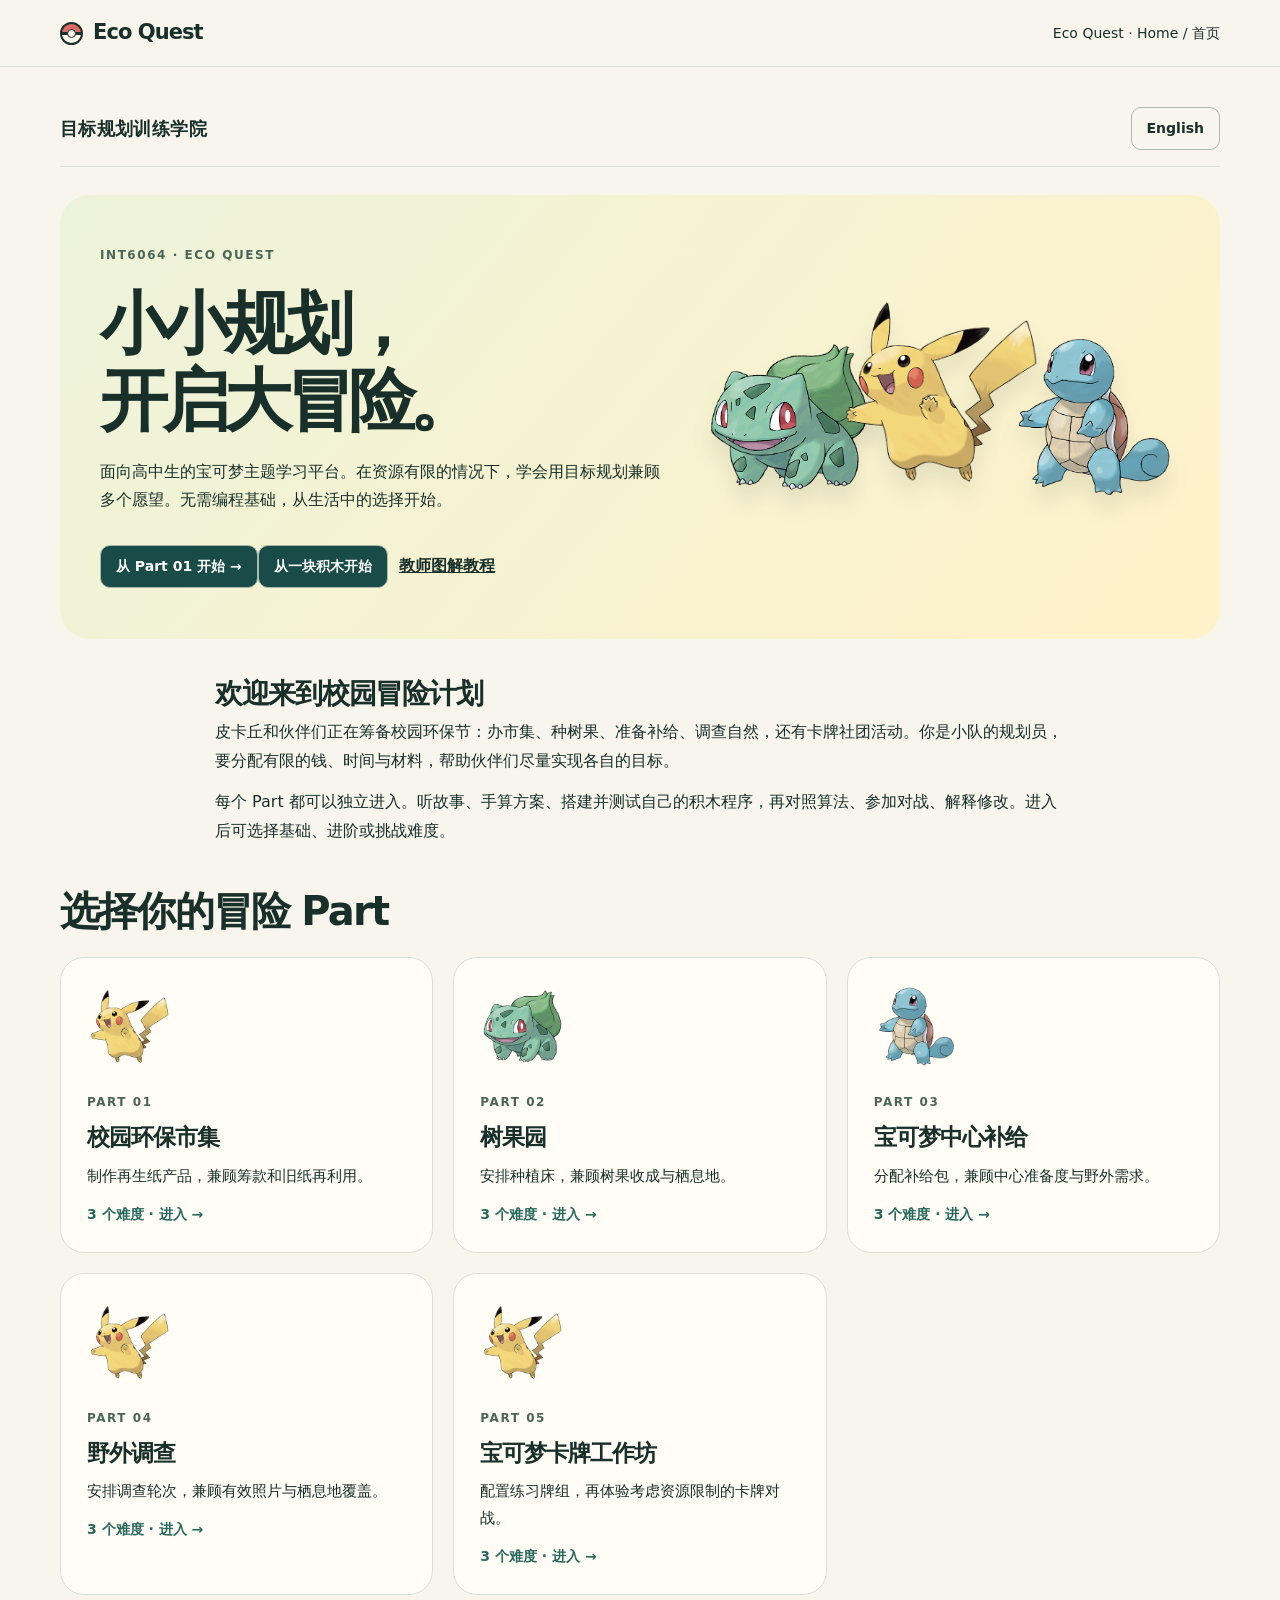
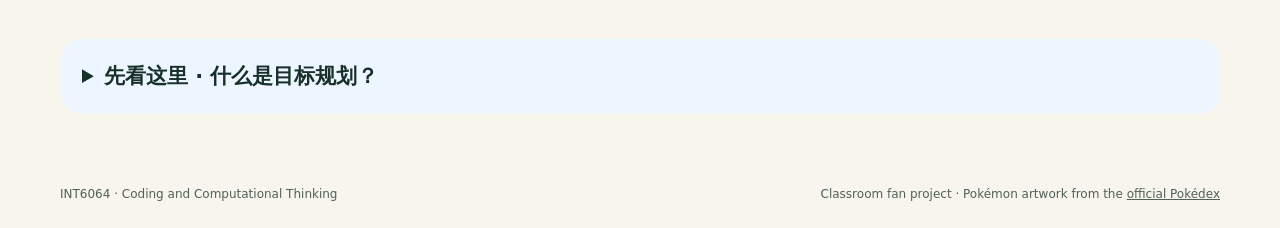
==== commit d8d4cd1b: "Teach resource checks with a one-block lesson and bilingual walkthrough" ====
--- a/index.html
+++ b/index.html
@@ -20,9 +20,9 @@
   <script src="locale.js" defer></script>
   <script src="stories.js" defer></script>
   <script src="studio-engine.js" defer></script>
-  <script src="studio.js" defer></script>
-  <script src="learning.js" defer></script>
-  <link rel="stylesheet" href="learning.css">
+  <script src="studio.js?v=one-block" defer></script>
+  <script src="learning.js?v=one-block" defer></script>
+  <link rel="stylesheet" href="learning.css?v=one-block">
 </head>
 <body>
   <a class="skip" href="#learning">Skip to the quest</a>
--- a/learning.css
+++ b/learning.css
@@ -28,3 +28,6 @@
 #learning .portal-cover h1{white-space:pre-line;text-wrap:balance}
 .opt-lab{background:#fff;padding:clamp(10px,3vw,30px);border:1px solid #cbdcd5;border-radius:18px}.opt-display{display:grid;grid-template-columns:minmax(130px,1fr) 2fr;gap:1em;margin:1em 0;padding:1em;background:#eff7f3;border-radius:12px}.opt-display svg{width:100%;display:block}.quest-equation{overflow-x:auto;padding:.4em 0;font-size:1.02rem}.opt-work{margin-top:1.2em}.opt-lab select{font:inherit;padding:.5em;border-radius:6px}.opt-lab small{display:block}@media(max-width:620px){.opt-display{grid-template-columns:1fr}}
 .block-studio{background:#fff;border-radius:18px;border:1px solid #b7d2ca;padding:clamp(12px,2vw,28px)}.block-columns{display:grid;grid-template-columns:1fr 1.25fr;gap:16px;margin:1rem 0}.block-panel,.studio-trace{background:#f0f6f4;border-radius:12px;padding:14px}.block-family{display:flex;flex-wrap:wrap;gap:3px;margin:.45em 0}.block-family .button,.program-lines .button{font-size:.85rem;line-height:1.18;height:auto;min-height:30px;padding:5px 9px}.program-lines{padding-left:1.6em}.program-lines li{padding:6px 0;border-bottom:1px solid #cadbd6}.block-tools{display:inline-flex;gap:2px;margin-left:5px}.block-studio fieldset{min-width:0}.block-studio select,.block-studio input{font:inherit;max-width:100%;padding:4px}.block-studio input{width:6em}.studio-trace{margin:12px 0}.check-row{display:flex;gap:1em;align-items:center;padding:3px}.block-studio textarea{display:block;width:100%}.block-studio .learn-controls{flex-wrap:wrap}@media(max-width:700px){.block-columns{grid-template-columns:1fr}}
+.first-tools{display:flex;align-items:center;gap:1em;flex-wrap:wrap;margin:12px 0}.first-panel{border:1px solid #b6cfc5;border-radius:18px;background:white;padding:clamp(16px,3vw,32px)}.first-steps{list-style:none;display:flex;flex-wrap:wrap;gap:8px;padding:0}.first-steps li{color:#445e55;background:#eff5f2;border-radius:8px;padding:6px 12px}.first-steps [aria-current]{background:#16483c;color:white}.first-focus{max-width:780px;padding:8px 0 18px}.first-focus h3{font-size:clamp(22px,3vw,32px)}.first-equation,.first-result,.first-line{padding:.8em 1em;background:#f0f6f1;border-left:4px solid #327b61;border-radius:5px}.first-action{margin:4px 8px 4px 0}.first-panel summary{cursor:pointer}
+
+.first-cover-link{display:inline-block;margin:.7em;color:inherit;font-weight:600;text-decoration:underline}.first-equation .quest-equation{background:transparent;margin:0;padding:.15em 0 0}.first-equation .katex-display{margin:.3em 0;text-align:left}.first-focus details{margin:10px 0}.first-focus details p{margin:.25em 0}
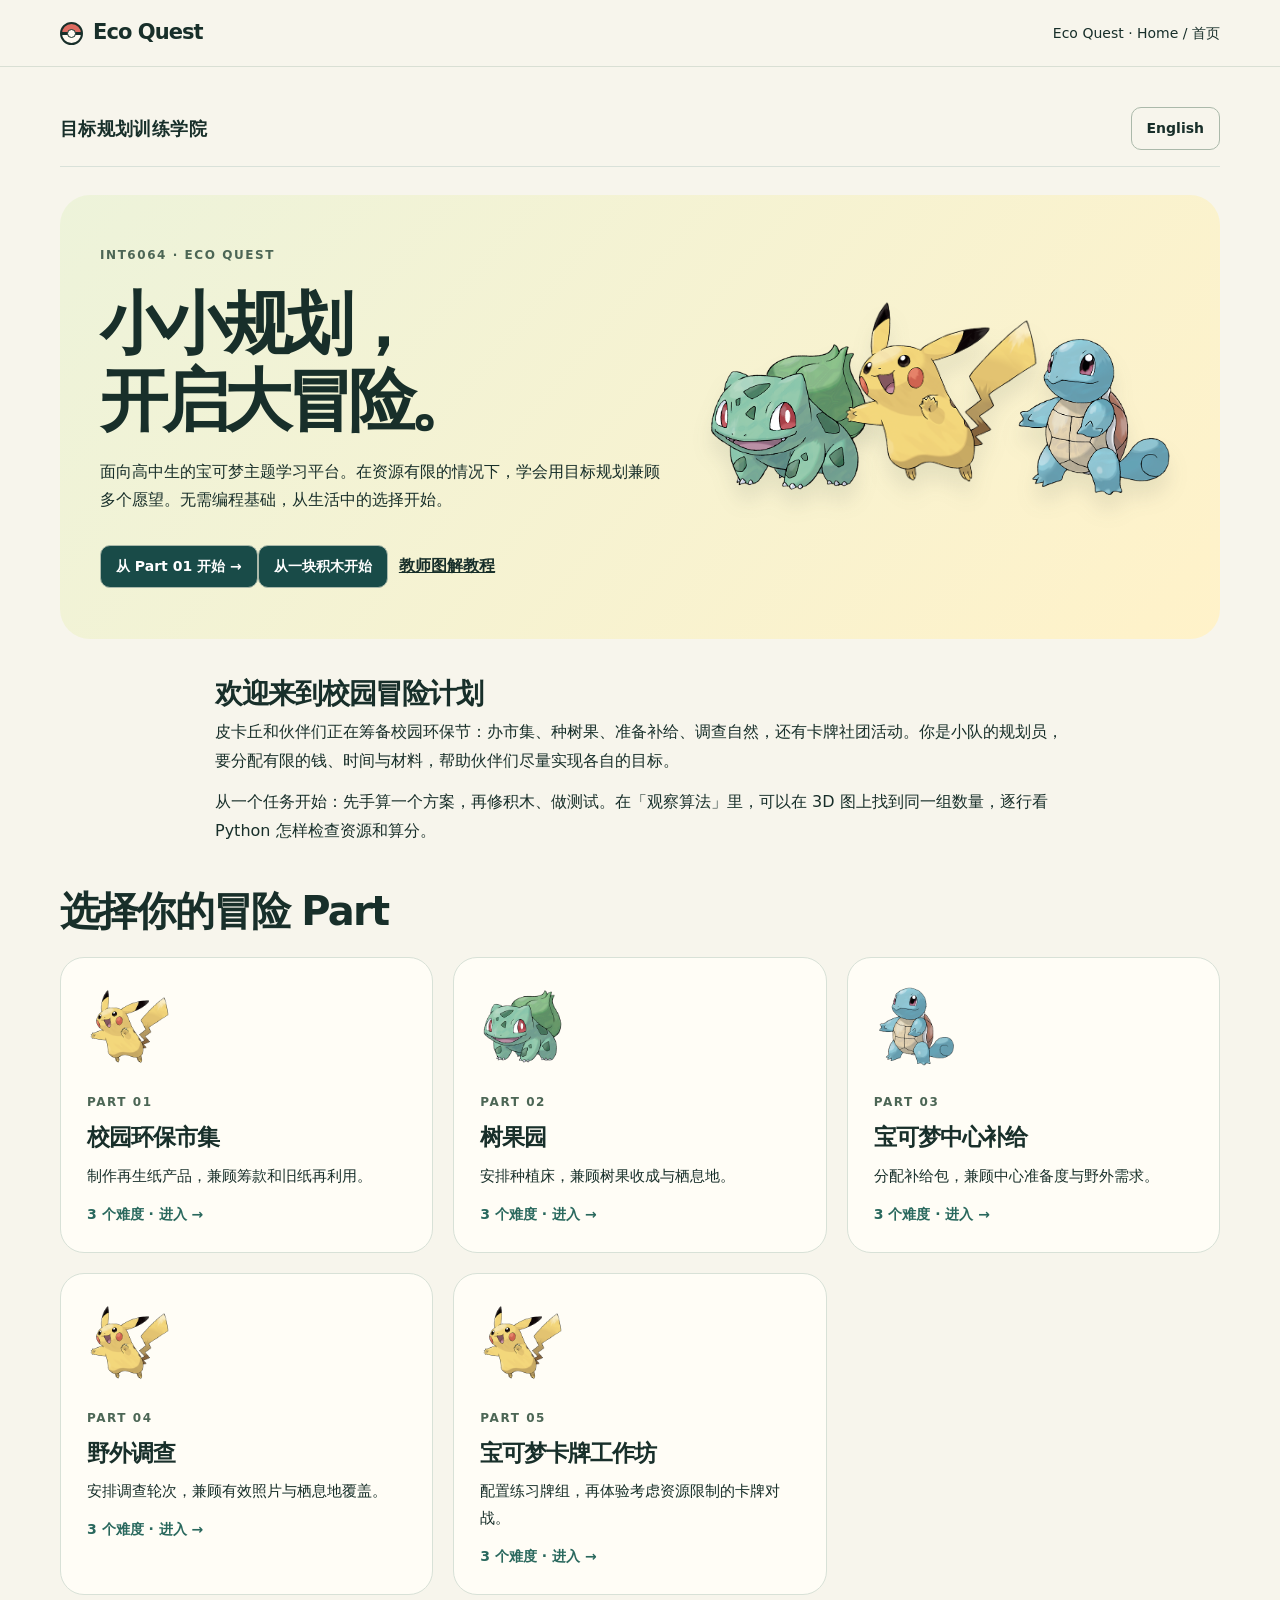
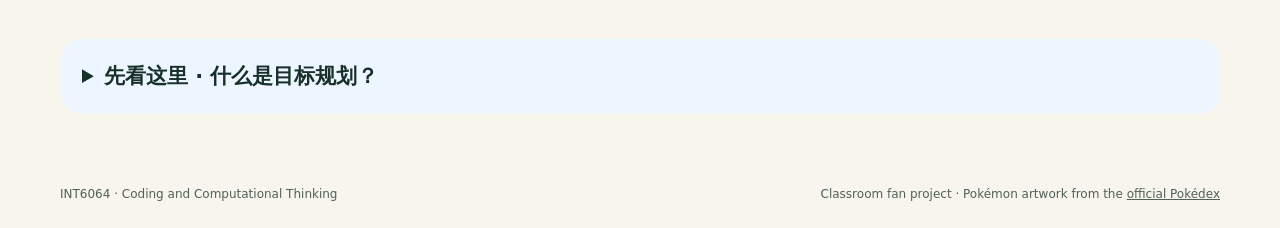
==== commit 66cddca8: "Connect student block runs to an interactive 3D search and a real Python line walkthrough" ====
--- a/index.html
+++ b/index.html
@@ -5,24 +5,30 @@
   <meta name="viewport" content="width=device-width, initial-scale=1">
   <meta name="description" content="Plan a school eco fair in five Pokémon-themed planning scenarios. Explore hard limits, weighted goals and optimal plans.">
   <title>Eco Quest | Pokémon Goal Programming Lab</title>
-  <link rel="stylesheet" href="styles.css">
+  <link rel="stylesheet" href="styles.css?v=capacity-1">
   <link rel="stylesheet" href="vendor/katex/katex.min.css">
   <script src="vendor/katex/katex.min.js" defer></script>
-  <script src="row-search.js" defer></script>
-  <script src="optimization.js" defer></script>
-  <script src="solver.js" defer></script>
-  <script src="scenarios.js" defer></script>
-  <script src="duel-model.js" defer></script>
-  <script src="duel-ui.js" defer></script>
+  <script src="row-search.js?v=capacity-1" defer></script>
+  <script src="path-prediction.js?v=trace-1" defer></script>
+  <script src="score-space.js?v=trace-1" defer></script>
+  <script src="python-walk.js?v=trace-1" defer></script>
+  <script src="optimization.js?v=trace-1" defer></script>
+  <script src="solver.js?v=capacity-1" defer></script>
+  <script src="scenarios.js?v=capacity-1" defer></script>
+  <script src="duel-model.js?v=capacity-1" defer></script>
+  <script src="duel-ui.js?v=capacity-1" defer></script>
   <script src="battle-model.js" defer></script>
-  <script src="app.js" defer></script>
-  <script src="battle.js" defer></script>
-  <script src="locale.js" defer></script>
+  <script src="app.js?v=capacity-1" defer></script>
+  <script src="battle.js?v=capacity-1" defer></script>
+  <script src="locale.js?v=capacity-1" defer></script>
   <script src="stories.js" defer></script>
-  <script src="studio-engine.js" defer></script>
-  <script src="studio.js?v=one-block" defer></script>
-  <script src="learning.js?v=one-block" defer></script>
-  <link rel="stylesheet" href="learning.css?v=one-block">
+  <script src="studio-engine.js?v=capacity-1" defer></script>
+  <script src="flow.js?v=flow-1" defer></script>
+  <script src="studio.js?v=trace-1" defer></script>
+  <script src="learning.js?v=trace-1" defer></script>
+  <link rel="stylesheet" href="learning.css?v=trace-1">
+  <link rel="stylesheet" href="score-space.css?v=trace-1">
+  <link rel="stylesheet" href="python-walk.css?v=trace-1">
 </head>
 <body>
   <a class="skip" href="#learning">Skip to the quest</a>
@@ -86,7 +92,7 @@
           </form>
           <form id="lab-form" hidden>
             <div class="lab-inputs" id="lab-inputs"></div>
-            <button class="button primary" type="submit">Run all 81 plans <span aria-hidden="true">→</span></button>
+            <button class="button primary" type="submit">Run the search <span aria-hidden="true">→</span></button>
           </form>
           <p id="feedback" class="feedback" role="status" hidden></p>
         </div>
@@ -113,8 +119,8 @@
               <h4>Predict your plan</h4>
               <p>Pick two counts and a resource to check.</p>
               <div class="arena-inputs">
-                <label for="arena-x">Predicted x<input id="arena-x" type="number" min="0" max="8" step="1" required></label>
-                <label for="arena-y">Predicted y<input id="arena-y" type="number" min="0" max="8" step="1" required></label>
+                <label for="arena-x">Predicted x<input id="arena-x" type="number" min="0" step="1" required></label>
+                <label for="arena-y">Predicted y<input id="arena-y" type="number" min="0" step="1" required></label>
               </div>
               <label for="arena-reason">Your constraint check</label>
               <select id="arena-reason"></select><p id="arena-preview"></p>
@@ -174,6 +180,7 @@
         <div class="result-layout">
           <div>
             <p class="axis-y" id="axis-y"></p>
+            <div id="grid-pages"></div>
             <div class="plan-grid" id="grid" role="group" aria-label="Plan map. Use arrow keys to move between plans."></div>
             <p class="axis-x" id="axis-x"></p>
             <ul class="legend" aria-label="Plan map legend">
@@ -232,8 +239,8 @@
           <button class="button outline" type="button" id="battle-reset">Restart</button>
         </div>
         <p class="battle-costs"><strong>Charge:</strong> 1 Lightning. It attaches Lightning from the deck. <strong>Pika Punch:</strong> 2 Lightning plus 1 Energy of any type, 50 damage. Bulbasaur has the Energy for Leech Seed, which deals 20 and heals up to 20.</p>
-        <p class="feedback" id="battle-message" role="status">Predict which move gives Pikachu enough Energy to attack on turn 2.</p>
-        <details><summary>Turn log and drill rules</summary><ol id="battle-log"></ol><p>The setup fixes the hand and reserves. The drill omits draws, Bench, Prize cards and Weakness. Attached Energy stays attached after these attacks. Compare a win that preserves Water with a win that uses it.</p></details>
+        <p class="feedback" id="battle-message" role="status">Predict which resources you will need for the first Pika Punch.</p>
+        <details><summary>Turn log and drill rules</summary><ol id="battle-log"></ol><p>The setup fixes the hand and reserves. The drill omits draws, Bench, Prize cards and Weakness. Attached Energy stays attached after these attacks. Compare your final HP and Water against both targets.</p></details>
       </section>
     </section>
 
--- a/styles.css
+++ b/styles.css
@@ -105,7 +105,7 @@
 .stat { background: #eef2e8; padding: 7px 11px; border-radius: 8px; font-size: 13px; }
 .stat strong { display: block; font-size: 17px; }
 .result-layout { display: grid; grid-template-columns: 1fr 1fr; gap: 20px; }
-.plan-grid { display: grid; grid-template-columns: 1.1rem repeat(9, minmax(0, 1fr)); gap: 3px; max-width: 430px; }
+.plan-grid { display: grid; grid-template-columns: 1.1rem repeat(var(--plan-columns, 1), minmax(0, 1fr)); gap: 3px; max-width: 430px; }
 .grid-label { text-align: center; align-self: center; font-size: 12px; color: var(--muted); }
 .cell { display: grid; place-items: center; aspect-ratio: 1; min-width: 0; padding: 0; border: 1px solid transparent; border-radius: 6px; font-weight: 850; font-size: clamp(13px, 2.2vw, 21px); line-height: 1; }
 .cell[aria-pressed="true"] { border-color: #213b32; box-shadow: inset 0 0 0 1px #213b32; }
--- a/learning.css
+++ b/learning.css
@@ -31,3 +31,60 @@
 .first-tools{display:flex;align-items:center;gap:1em;flex-wrap:wrap;margin:12px 0}.first-panel{border:1px solid #b6cfc5;border-radius:18px;background:white;padding:clamp(16px,3vw,32px)}.first-steps{list-style:none;display:flex;flex-wrap:wrap;gap:8px;padding:0}.first-steps li{color:#445e55;background:#eff5f2;border-radius:8px;padding:6px 12px}.first-steps [aria-current]{background:#16483c;color:white}.first-focus{max-width:780px;padding:8px 0 18px}.first-focus h3{font-size:clamp(22px,3vw,32px)}.first-equation,.first-result,.first-line{padding:.8em 1em;background:#f0f6f1;border-left:4px solid #327b61;border-radius:5px}.first-action{margin:4px 8px 4px 0}.first-panel summary{cursor:pointer}
 
 .first-cover-link{display:inline-block;margin:.7em;color:inherit;font-weight:600;text-decoration:underline}.first-equation .quest-equation{background:transparent;margin:0;padding:.15em 0 0}.first-equation .katex-display{margin:.3em 0;text-align:left}.first-focus details{margin:10px 0}.first-focus details p{margin:.25em 0}
+
+/* Ordered, executable modules and their insertion points. */
+.flow-workspace{align-items:start;grid-template-columns:minmax(200px,.84fr) minmax(250px,1.16fr);gap:20px}
+.flow-library,.flow-board{min-width:0;padding:16px;border:1px solid #c6d6ce;border-radius:14px;background:#f7faf7}
+.flow-library h4,.flow-board h4{margin:0;font-size:1.22rem}
+.flow-library>p,.flow-board>p,.flow-drawer p{font-size:.89rem;line-height:1.45;margin:6px 0 12px}
+.flow-drawer,.flow-module{--tone:#30645c;--paper:#e3f2ec}
+.plans{--tone:#395e89;--paper:#e6f0fa}.limits{--tone:#89601e;--paper:#fff1d5}.score{--tone:#5c5485;--paper:#eeebf7}.best{--tone:#28684e;--paper:#e3f2e7}
+.flow-drawer{background:white;border:1px solid #d4ded7;border-left:5px solid var(--tone);border-radius:9px;padding:8px 10px;margin:7px 0}
+.flow-drawer summary{cursor:pointer;font-weight:720;color:var(--tone);padding:4px}
+.flow-drawer[open] summary{margin-bottom:6px}.flow-drawer p{margin:4px}
+.flow-tile,.flow-drawer .flow-tile{display:block;text-align:left;font:inherit;color:#23382e;border:1px solid #9aaea2;background:#fff;border-radius:9px;padding:10px 12px;margin:6px 0;width:100%;white-space:normal;line-height:1.3}
+[data-flow-source]{cursor:grab;touch-action:none;user-select:none;-webkit-user-select:none}
+.flow-tile:before,.flow-heading:before,.flow-instruction:before{content:'⠿';color:#567064;margin-right:.45em}
+.flow-canvas{padding:4px 0}.flow-module{border:1px solid #b9c9bf;border-left:5px solid var(--tone);border-radius:8px;background:white;overflow:hidden}
+.flow-heading,.flow-instruction,.flow-slot,.flow-remove{font:inherit}
+.flow-heading{display:block;width:100%;background:var(--paper);text-align:left;border:0;color:var(--tone);padding:7px 10px;font-weight:750}
+.flow-row{display:flex;align-items:center;gap:4px;padding:4px 7px}.flow-row.flow-current{background:#fff4c6;box-shadow:inset 3px 0 #8a6c17}
+.flow-instruction{flex:1;min-width:0;border:0;text-align:left;padding:6px 2px;background:transparent;color:#1b332b;line-height:1.3}
+.flow-remove{background:white;border:1px solid #c1cfc5;color:#51665b;border-radius:6px;min-width:30px;min-height:30px;cursor:pointer}
+.flow-slot{display:block;border:1px dashed #8aa096;background:transparent;color:#536e61;width:100%;min-height:24px;border-radius:5px;font-size:.76rem;margin:4px 0;cursor:pointer}
+.flow-module>.flow-slot{width:calc(100% - 20px);margin:2px 10px}.flow-slot[aria-pressed=true]{border-color:#1a6658;color:#155b49;background:#e5f4eb}
+.flow-toolbar,.guided-rack,.guided-lane{display:flex;gap:8px;align-items:center;flex-wrap:wrap}.flow-status{min-height:1.2em;margin-bottom:0}
+.flow-over,.flow-slot.flow-over{outline:3px solid #277457;outline-offset:0;background:#dbf7e8}
+.flow-ghost{position:fixed;z-index:99999;left:0;top:0;pointer-events:none;max-width:245px;font:600 14px/1.25 system-ui;padding:9px 14px;border-radius:9px;background:#164e42;color:white;box-shadow:0 3px 12px #263f3840}
+.flow-dragging,.flow-dragging *{cursor:grabbing}
+.guided-flow{padding:16px;background:#f5f8f5;border-radius:12px;border:1px solid #c9d7cd}
+.guided-rack .flow-tile{width:auto;flex:1 1 180px;margin:0;background:#fff3d8;border-color:#b59761}
+.guided-lane{margin-top:16px;gap:0;flex-wrap:nowrap}
+.guided-node,.guided-slot{flex:1;min-width:0;text-align:center;font-weight:650;padding:12px 8px;border-radius:8px}
+.guided-node{background:#e2ede8}.guided-slot{border:2px dashed #907444;background:#fffdf6;margin:0 7px;color:#6d562d}
+.guided-slot.flow-over{background:#d8f6e5}
+.flow-snapshot{background:white;border-left:4px solid #34705c;padding:9px 12px;border-radius:5px;margin:10px 0}.flow-snapshot p{margin:4px 0}
+@media(max-width:700px){.flow-workspace{grid-template-columns:minmax(0,1fr)}.guided-rack{display:grid;grid-template-columns:1fr}.guided-lane{font-size:.85rem}.guided-node,.guided-slot{padding:10px 4px}}
+.guided-slot.fitted{border:1px solid #ab8948;background:#fff0ce}
+
+.opt-engine{margin:8px 0;font-size:.9rem;color:#405c52}.opt-engine[data-engine=python]{color:#176345;font-weight:700}
+.opt-chart{min-width:0}.opt-chart img{display:block;width:100%;height:auto}.opt-display>div{min-width:0}
+.opt-inspect,.opt-code{margin:12px 0;padding:10px 12px;border:1px solid #cadbd3;border-radius:8px}
+.opt-inspect summary,.opt-code summary{cursor:pointer;font-weight:650}.opt-inspect select{min-width:50px}
+.opt-code pre{max-width:100%;max-height:18rem;overflow:auto;padding:12px;background:#edf3ed;color:#233c32;font:14px/1.45 ui-monospace,monospace}
+
+.opt-lab .opt-views {display:inline-flex;border-radius:9px;border:1px solid #91aa9b;padding:3px;background:#eef4ee;gap:3px}
+.opt-lab .opt-views button {margin:0;border:0;border-radius:6px;background:transparent;color:#264b3b;min-height:36px;padding:.45em .8em}
+.opt-lab .opt-views button[aria-pressed=true] {background:#245d4c;color:#fff}
+.opt-lab .opt-python-link {background:transparent;border:0;color:#245d4c;text-decoration:underline;text-underline-offset:.2em}
+.opt-display[data-view="3d"] {display:flex;flex-direction:column;gap:.65em;background:transparent;border:0;padding:0}
+.opt-display[data-view="3d"]>div:first-child {display:flex;align-items:center;flex-wrap:wrap;gap:.5em 1.3em;padding:.6em .85em;border:1px solid #d0ded3;border-radius:9px;background:#f5f9f4;font-variant-numeric:tabular-nums}
+.opt-display[data-view="3d"]>div:first-child p {margin:0}
+.opt-lab [hidden] {display:none!important}
+.opt-from-blocks {background:#fffae5;color:#453916;border-left:3px solid #a68127;padding:.7em .95em}
+.prediction-choices {display:flex;gap:6px;flex-wrap:wrap;margin:.7em 0 .2em}
+.prediction-prompt {font-weight:630}
+.prediction-feedback {padding:.55em .75em;border-left:3px solid #946224;background:#fff6e5}
+.prediction-feedback[data-correct=true] {border-color:#276b50;background:#f0f7ed}
+.prediction-data summary {font-size:.9em}
+.opt-activities details[data-python-flow] {scroll-margin-block-start:16px}
--- a/score-space.css
+++ b/score-space.css
@@ -0,0 +1,68 @@
+.score-space {
+  --ss-ink:#214538;
+  --ss-green:#22786e;
+  --ss-gold:#f6bf42;
+  margin:0;
+  min-width:0;
+  overflow:hidden;
+  background:#f6f9f0;
+  color:var(--ss-ink);
+  border:1px solid #cbd9c9;
+  border-radius:14px;
+  font-family:inherit;
+}
+.score-space-axes,.score-space-legend,.score-space-camera {
+  display:flex;
+  flex-wrap:wrap;
+  align-items:center;
+}
+.score-space-axes {gap:5px 18px;padding:13px 16px 3px}
+.score-space-axis-key {display:inline-flex;align-items:baseline;gap:5px;font-size:.79rem;line-height:1.35}
+.score-space-axis-key b {color:#245f4b;font:italic 700 1.03rem Georgia,serif}
+.score-space .score-space-svg {
+  background:linear-gradient(180deg,#f6f9f0 0%,#f7faf3 72%,#f1f6eb);
+  width:100%;min-width:0;height:clamp(280px,38vw,400px);
+  display:block;touch-action:pan-y;cursor:grab;user-select:none;-webkit-user-select:none;
+}
+.score-space .ss-dragging {cursor:grabbing}
+.ss-floor {fill:#e9f2e5;stroke:#a6bdab;stroke-width:1}
+.ss-gridline {stroke:#c0d1c0;stroke-width:.8}
+.ss-axis-line,.ss-z-axis {stroke:#637e6e;stroke-width:1.1}
+.ss-axis-name {font:italic 700 15px Georgia,serif;fill:#254a39}
+.ss-tick {font:10px system-ui,sans-serif;fill:#47644f}
+.ss-stem {stroke:#4c9887;stroke-width:1.1;stroke-opacity:.56}
+.ss-dot {fill:var(--ss-green);stroke:#fcfdf3;stroke-width:.8}
+.ss-diamond {fill:var(--ss-gold);stroke:#755707;stroke-width:1.15}
+.ss-cross {stroke:#7e6c64;stroke-width:1.4;stroke-linecap:round;fill:none}
+.ss-active-ring {stroke:#222f32;stroke-width:2.1;fill:none}
+.ss-hit {fill:transparent;stroke:none;pointer-events:all}
+.score-space-point {cursor:pointer}
+.score-space-point:hover .ss-stem {stroke-width:2.4;stroke-opacity:1}
+.score-space-point:hover .ss-dot,.score-space-point:hover .ss-diamond {stroke:#22362b;stroke-width:2}
+.score-space-point:hover .ss-cross {stroke:#392c28;stroke-width:2}
+.ss-bubble rect {fill:#234d41}
+.ss-bubble text {fill:white;font:600 11px system-ui,sans-serif;letter-spacing:.01em}
+.ss-bubble-line {stroke:#234d41;stroke-width:1}
+.score-space-empty-row {stroke:#855d48;stroke-width:1.7;stroke-dasharray:4 3}
+.score-space-legend {gap:5px 14px;font-size:.76rem;line-height:1.3;padding:9px 16px;color:#274536}
+.score-space-legend-item {display:inline-flex;align-items:center;gap:6px}
+.score-space-legend i {display:inline-block;box-sizing:border-box;position:relative;width:10px;height:10px;flex-shrink:0}
+.score-space-legend .score-space-key-feasible {width:8px;height:8px;background:var(--ss-green);border-radius:50%}
+.score-space-legend .score-space-key-best {width:8px;height:8px;background:var(--ss-gold);border:1px solid #755707;transform:rotate(45deg);margin-right:1px;margin-left:1px}
+.score-space-legend .score-space-key-now {border:2px solid #222f32;border-radius:50%}
+.score-space-key-rejected::before,.score-space-key-rejected::after {content:"";position:absolute;left:0;top:4px;width:11px;height:1.5px;background:#7e6c64;transform:rotate(45deg)}
+.score-space-key-rejected::after {transform:rotate(-45deg)}
+.score-space-camera {border-top:1px solid #d6e3d2;padding:8px 12px;gap:4px;background:#fffef9}
+.score-space-help {margin-right:auto;font-size:.78rem;line-height:1.4;color:#425d4e;flex:1 1 140px}
+.score-space-camera-button {font:600 1.08rem/1.05 system-ui,sans-serif;color:var(--ss-ink);background:#f2f6ee;border:1px solid #bdcfbf;border-radius:7px;min-width:36px;min-height:36px;padding:4px 7px;cursor:pointer}
+.score-space-camera-button[data-camera=reset] {font:600 .77rem/1.2 system-ui,sans-serif;padding:4px 9px}
+.score-space-camera-button:hover:not(:disabled) {background:#e1eddf;border-color:#7f9e83}
+.score-space-camera-button:focus-visible {outline:3px solid #256859;outline-offset:2px}
+.score-space-camera-button:disabled {opacity:.4;cursor:default}
+@media(max-width:530px){
+  .score-space .score-space-svg {height:280px}
+  .score-space-axes,.score-space-legend {padding-inline:10px;gap:5px 11px}
+  .score-space-camera{padding:8px 10px}
+  .score-space-help{flex-basis:100%;margin-bottom:2px}
+  .score-space-camera-button {min-width:39px;min-height:39px}
+}
--- a/python-walk.css
+++ b/python-walk.css
@@ -0,0 +1,43 @@
+.python-walk {
+  margin:14px 0;
+  background:#fff;
+  border:1px solid #c6d8cd;
+  border-radius:12px;
+  color:#233e32;
+}
+.python-walk>summary {padding:12px 15px;font-weight:700;cursor:pointer}
+.pw-pane {padding:0 15px 15px}
+.pw-status {font-size:.85rem;line-height:1.4;color:#436454}
+.pw-status:empty {display:none}
+.pw-route,.pw-controls,.pw-locals {display:flex;align-items:center;gap:6px;flex-wrap:wrap}
+.pw-route {margin:12px 0;counter-reset:pythonStage}
+.pw-stage,.pw-button {background:#fff;color:#294537;border:1px solid #b5cbbe;border-radius:7px;padding:7px 10px;font:600 .84rem/1.4 system-ui,sans-serif;cursor:pointer;min-height:36px}
+.pw-stage {counter-increment:pythonStage}
+.pw-stage::before {content:counter(pythonStage) " · ";font-variant-numeric:tabular-nums}
+.pw-stage[aria-current=step] {color:#fff;background:#255744;border-color:#255744}
+.pw-stage:disabled,.pw-button:disabled {opacity:.5;cursor:default}
+.pw-stage:focus-visible,.pw-button:focus-visible {outline:3px solid #397864;outline-offset:2px}
+.pw-card {padding:14px;border-radius:10px;border:1px solid #cfdfd3;background:#f6f9f2}
+.pw-explain {display:block;line-height:1.45}
+.pw-source {background:#19392e;color:#f4f9ef;border-radius:8px;overflow:hidden;margin:11px 0}
+.pw-filename {display:flex;align-items:center;justify-content:space-between;gap:12px;padding:7px 11px;color:#d0e2d4;background:#25493b;font:500 .74rem/1.4 ui-monospace,monospace}
+.pw-filename span:last-child {white-space:nowrap}
+#learning .python-walk pre.pw-code,.python-walk pre.pw-code {padding:10px 11px;margin:0;border:0;background:transparent;color:#fff;border-radius:0;overflow-x:auto;white-space:pre-wrap;overflow-wrap:anywhere;font:.85rem/1.55 ui-monospace,monospace}
+.python-walk code {font:inherit}
+.pw-locals {gap:4px 12px;margin:8px 0 0;font:.8rem/1.5 ui-monospace,monospace}
+.pw-locals>div {display:flex;gap:4px}
+.pw-locals dt {color:#466656}
+.pw-locals dt::after {content:" ="}
+.pw-locals dd {margin:0;font-weight:700}
+.pw-controls {margin:10px 0}
+.pw-counter {margin-right:auto;color:#466656;font-size:.82rem;font-variant-numeric:tabular-nums}
+.pw-raw {font-size:.82rem;color:#3c5e4d}
+.pw-raw summary {cursor:pointer}
+.pw-raw pre {max-height:14rem;overflow:auto}
+@media(max-width:500px){
+  .pw-pane {padding:0 10px 10px}
+  .pw-route {display:grid;grid-template-columns:repeat(2,minmax(0,1fr))}
+  .pw-stage,.pw-button {padding:6px 8px}
+  .pw-counter {flex-basis:100%}
+  .pw-card {padding:10px}
+}
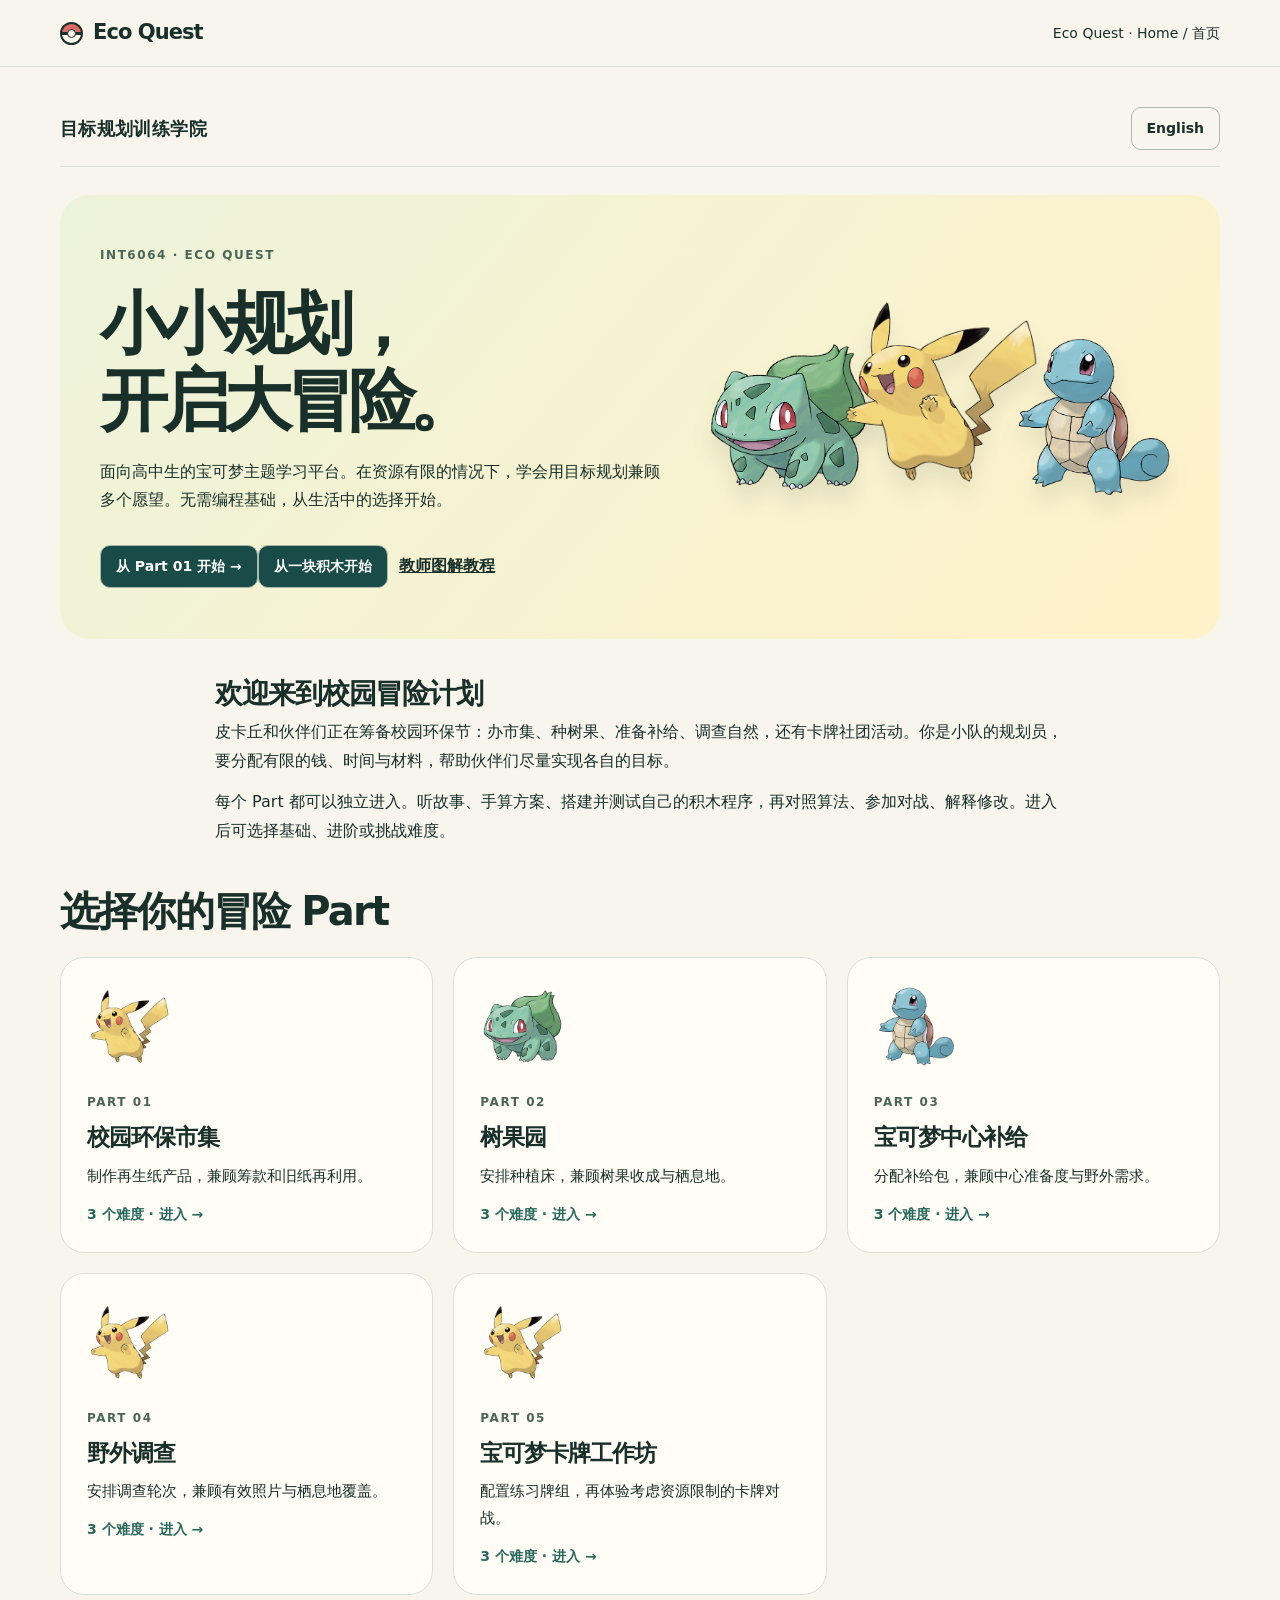
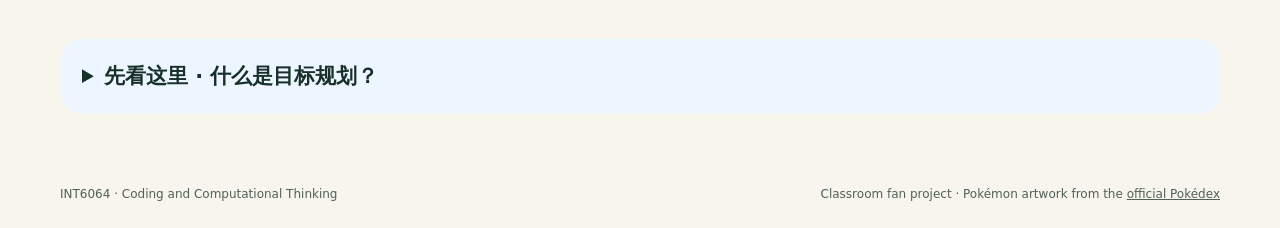
==== commit 198fa74b: "Restore the audited classroom and presentation from 85884bd" ====
--- a/index.html
+++ b/index.html
@@ -9,10 +9,7 @@
   <link rel="stylesheet" href="vendor/katex/katex.min.css">
   <script src="vendor/katex/katex.min.js" defer></script>
   <script src="row-search.js?v=capacity-1" defer></script>
-  <script src="path-prediction.js?v=trace-1" defer></script>
-  <script src="score-space.js?v=trace-1" defer></script>
-  <script src="python-walk.js?v=trace-1" defer></script>
-  <script src="optimization.js?v=trace-1" defer></script>
+  <script src="optimization.js?v=capacity-1" defer></script>
   <script src="solver.js?v=capacity-1" defer></script>
   <script src="scenarios.js?v=capacity-1" defer></script>
   <script src="duel-model.js?v=capacity-1" defer></script>
@@ -24,11 +21,9 @@
   <script src="stories.js" defer></script>
   <script src="studio-engine.js?v=capacity-1" defer></script>
   <script src="flow.js?v=flow-1" defer></script>
-  <script src="studio.js?v=trace-1" defer></script>
-  <script src="learning.js?v=trace-1" defer></script>
-  <link rel="stylesheet" href="learning.css?v=trace-1">
-  <link rel="stylesheet" href="score-space.css?v=trace-1">
-  <link rel="stylesheet" href="python-walk.css?v=trace-1">
+  <script src="studio.js?v=capacity-1" defer></script>
+  <script src="learning.js?v=capacity-1" defer></script>
+  <link rel="stylesheet" href="learning.css?v=python-model">
 </head>
 <body>
   <a class="skip" href="#learning">Skip to the quest</a>
--- a/learning.css
+++ b/learning.css
@@ -72,19 +72,3 @@
 .opt-inspect,.opt-code{margin:12px 0;padding:10px 12px;border:1px solid #cadbd3;border-radius:8px}
 .opt-inspect summary,.opt-code summary{cursor:pointer;font-weight:650}.opt-inspect select{min-width:50px}
 .opt-code pre{max-width:100%;max-height:18rem;overflow:auto;padding:12px;background:#edf3ed;color:#233c32;font:14px/1.45 ui-monospace,monospace}
-
-.opt-lab .opt-views {display:inline-flex;border-radius:9px;border:1px solid #91aa9b;padding:3px;background:#eef4ee;gap:3px}
-.opt-lab .opt-views button {margin:0;border:0;border-radius:6px;background:transparent;color:#264b3b;min-height:36px;padding:.45em .8em}
-.opt-lab .opt-views button[aria-pressed=true] {background:#245d4c;color:#fff}
-.opt-lab .opt-python-link {background:transparent;border:0;color:#245d4c;text-decoration:underline;text-underline-offset:.2em}
-.opt-display[data-view="3d"] {display:flex;flex-direction:column;gap:.65em;background:transparent;border:0;padding:0}
-.opt-display[data-view="3d"]>div:first-child {display:flex;align-items:center;flex-wrap:wrap;gap:.5em 1.3em;padding:.6em .85em;border:1px solid #d0ded3;border-radius:9px;background:#f5f9f4;font-variant-numeric:tabular-nums}
-.opt-display[data-view="3d"]>div:first-child p {margin:0}
-.opt-lab [hidden] {display:none!important}
-.opt-from-blocks {background:#fffae5;color:#453916;border-left:3px solid #a68127;padding:.7em .95em}
-.prediction-choices {display:flex;gap:6px;flex-wrap:wrap;margin:.7em 0 .2em}
-.prediction-prompt {font-weight:630}
-.prediction-feedback {padding:.55em .75em;border-left:3px solid #946224;background:#fff6e5}
-.prediction-feedback[data-correct=true] {border-color:#276b50;background:#f0f7ed}
-.prediction-data summary {font-size:.9em}
-.opt-activities details[data-python-flow] {scroll-margin-block-start:16px}
